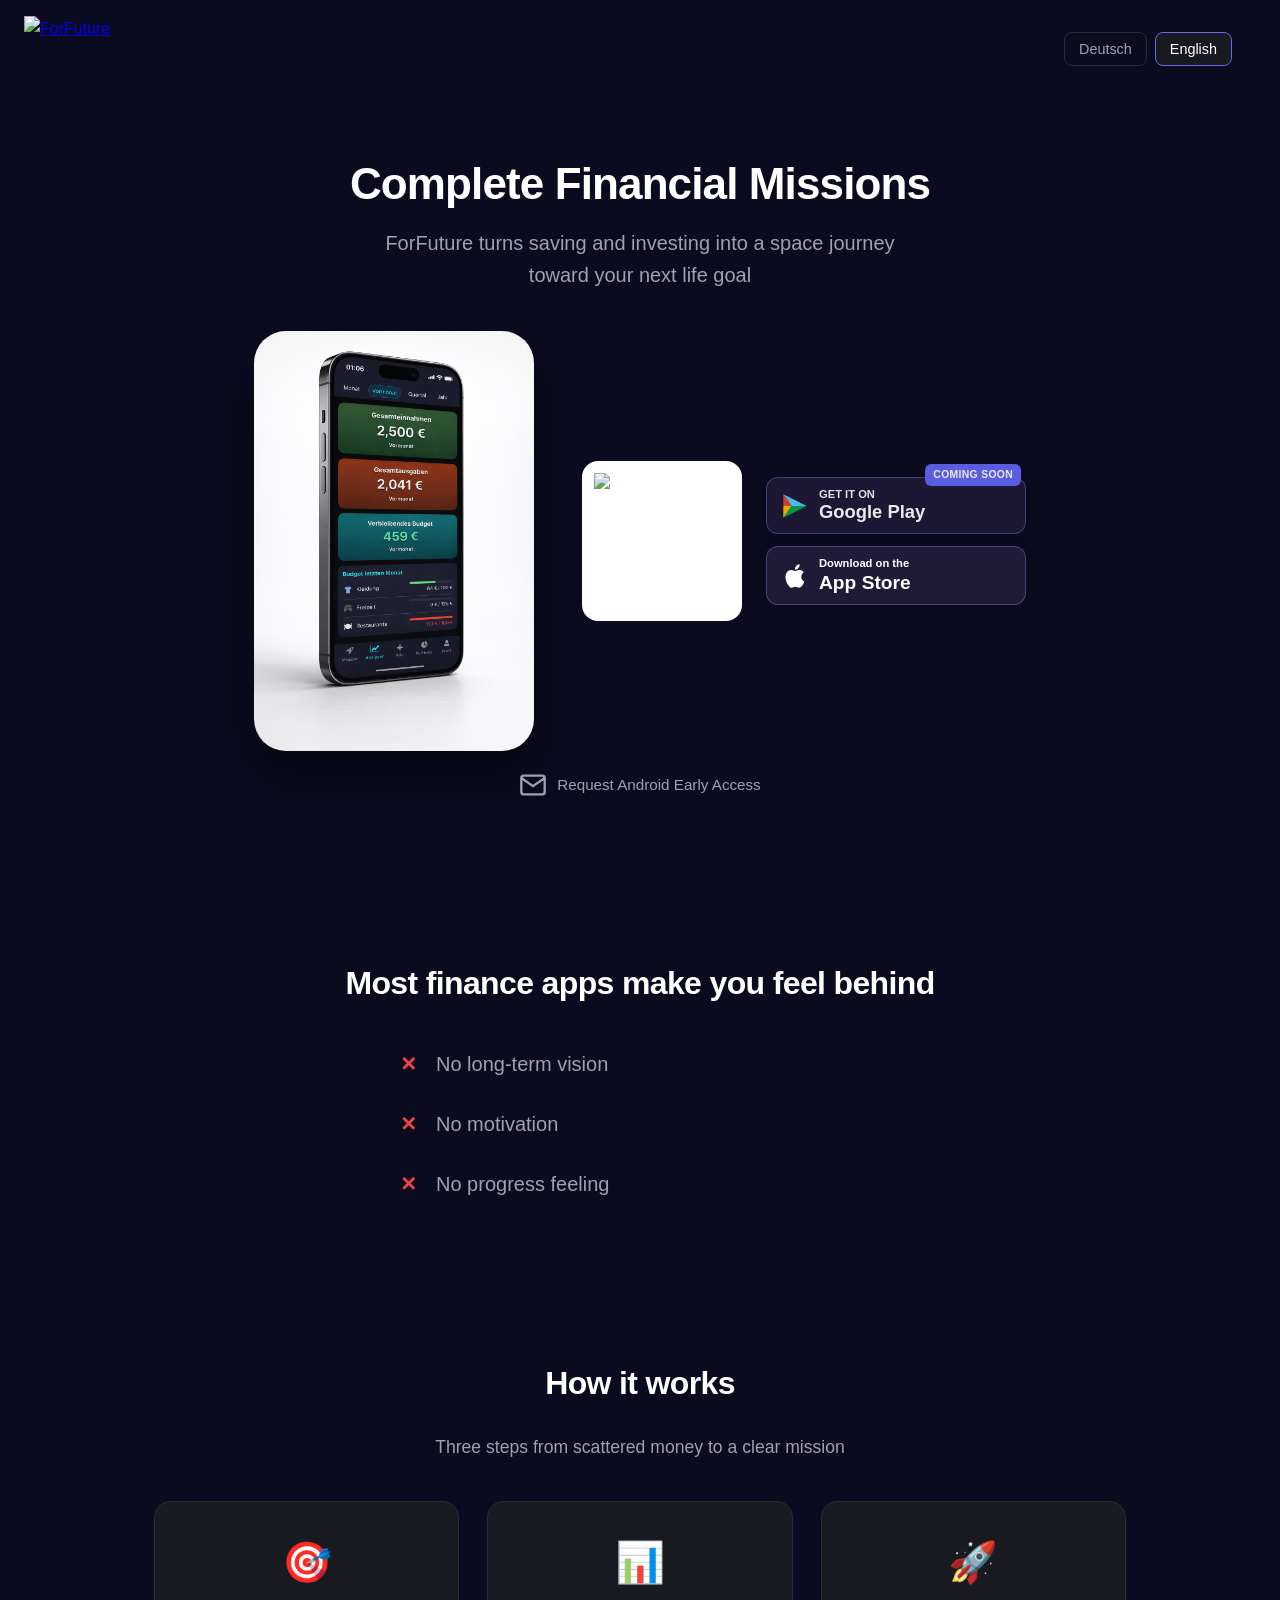
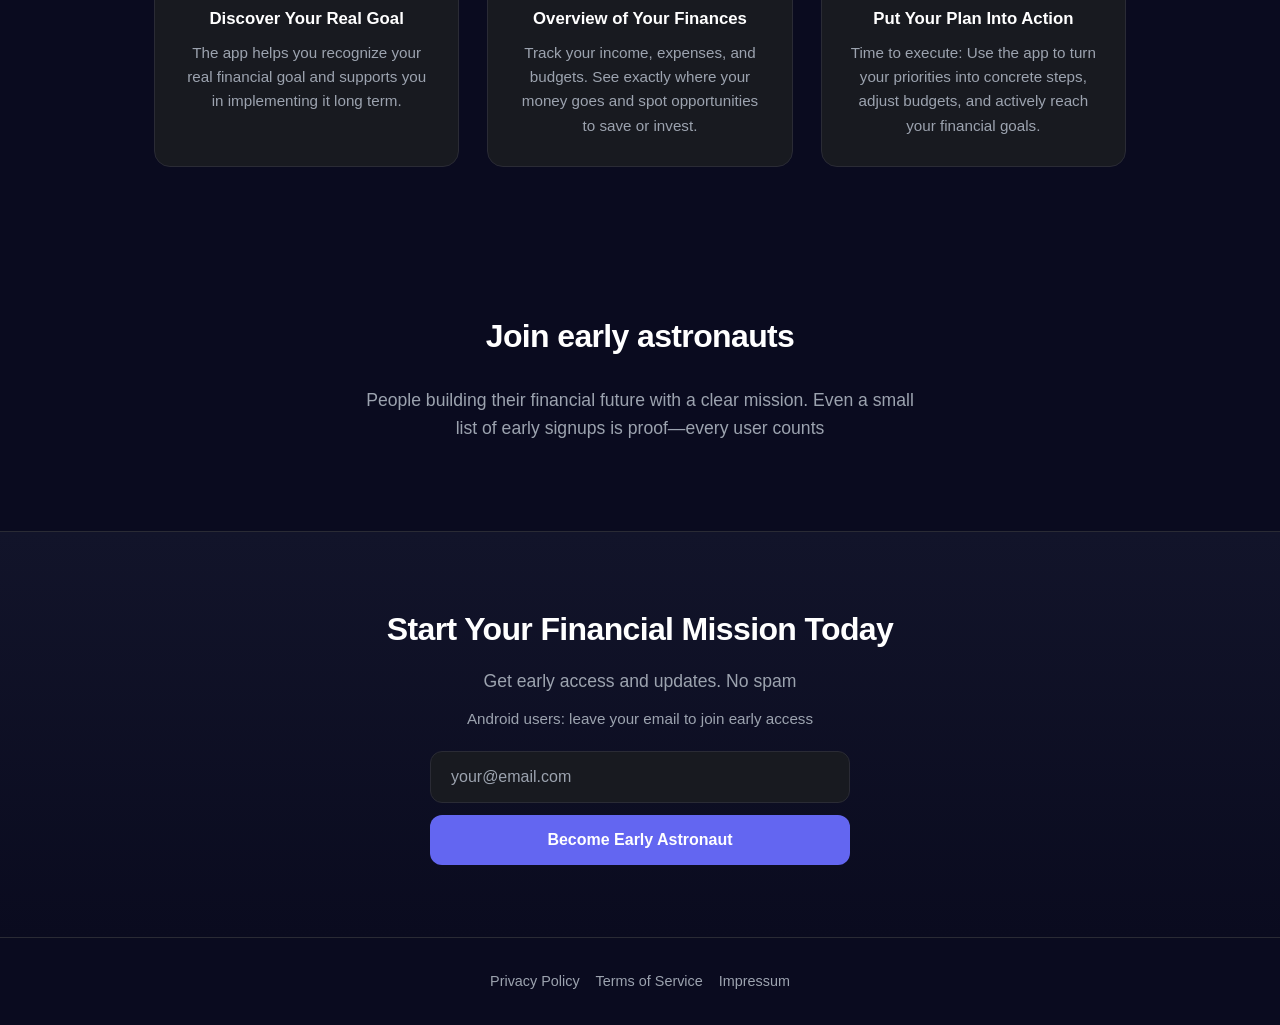
==== public/index.html @ a77dac00 "Update index.html" ====
<!DOCTYPE html>
<html lang="en">
<head>
    <meta charset="UTF-8">
    <meta http-equiv="Cache-Control" content="no-cache, no-store, must-revalidate">
    <meta http-equiv="Pragma" content="no-cache">
    <meta http-equiv="Expires" content="0">
    <script>
      (function(){
        var h = window.location.hash;
        if (h && h.indexOf('access_token=') !== -1 && h.indexOf('type=recovery') !== -1) {
          window.location.replace('/password-reset-web.html' + h);
          return;
        }
      })();
    </script>
    <!-- FORFUTURE-RESET-REDIRECT: if you see this in View Source at forfuture.app, the correct index.html is deployed -->
    <meta name="viewport" content="width=device-width, initial-scale=1.0">
    <meta name="description" content="ForFuture – Complete financial missions. Not just track expenses. Turn saving and investing into a space journey toward your next life goal.">
    <meta name="theme-color" content="#0A0B1F">
    <title>ForFuture – Complete Financial Missions</title>
    <link rel="canonical" href="https://forfuture.app/">
    <link rel="shortcut icon" href="https://forfuture.app/images/app-icon.png" type="image/png">
    <link rel="icon" href="https://forfuture.app/images/app-icon.png" type="image/png" sizes="32x32">
    <link rel="icon" href="https://forfuture.app/images/app-icon.png" type="image/png" sizes="180x180">
    <link rel="apple-touch-icon" href="https://forfuture.app/images/app-icon.png">
    <style>
        *, *::before, *::after { margin: 0; padding: 0; box-sizing: border-box; }
        
        :root {
            --bg: #0A0B1F;
            --surface: #12142a;
            --card: #181A20;
            --border: #2a2b35;
            --text: #FFFFFF;
            --muted: #9ca3af;
            --accent: #6366f1;
            --accent-glow: rgba(99, 102, 241, 0.35);
        }
        
        html { scroll-behavior: smooth; overflow-x: hidden; }
        
        body {
            font-family: -apple-system, BlinkMacSystemFont, 'Segoe UI', Roboto, Oxygen, Ubuntu, sans-serif;
            background: var(--bg);
            color: var(--text);
            line-height: 1.6;
            min-height: 100vh;
            overflow-x: hidden;
        }
        
        /* Milky Way background – milkyway_doubled2.png, continuous vertical scroll; overflow to avoid left-edge artefact */
        .milkyway-bg {
            position: fixed;
            top: 0;
            left: 0;
            right: 0;
            bottom: 0;
            width: 100%;
            min-width: 100vw;
            z-index: 0;
            overflow: hidden;
            pointer-events: none;
        }
        .milkyway-track {
            position: absolute;
            left: -1px;
            width: calc(100% + 2px);
            height: 300vh;
            will-change: transform;
        }
        .milkyway-tile {
            position: absolute;
            left: -1px;
            width: calc(100% + 2px);
            height: 100vh;
            background-color: var(--bg);
            background-image: url("images/milkyway_doubled2.png");
            background-size: cover;
            background-position: center;
        }
        .milkyway-tile:nth-child(1) { top: 0; }
        .milkyway-tile:nth-child(2) { top: 100vh; }
        .milkyway-tile:nth-child(3) { top: 200vh; }
        
        .wrap {
            position: relative;
            z-index: 2;
            max-width: 900px;
            margin: 0 auto;
            padding: 0 24px;
        }
        .how-it-works .wrap { max-width: 1020px; }
        
        /* Language switcher */
        .lang-bar {
            position: relative;
            z-index: 2;
            display: flex;
            justify-content: flex-end;
            padding: 16px 24px;
            gap: 8px;
        }
        .lang-bar button {
            background: transparent;
            border: 1px solid var(--border);
            color: var(--muted);
            padding: 8px 14px;
            border-radius: 8px;
            font-size: 0.9rem;
            cursor: pointer;
            transition: color 0.2s, border-color 0.2s, background 0.2s;
        }
        .lang-bar button:hover {
            color: var(--text);
            border-color: var(--muted);
        }
        .lang-bar button.active {
            background: var(--card);
            color: var(--text);
            border-color: var(--accent);
        }
        
        /* Brand: logo left, language switcher right */
        .site-header {
            position: relative;
            z-index: 2;
            display: flex;
            align-items: flex-start;
            justify-content: space-between;
            flex-wrap: wrap;
            gap: 16px;
            padding: 16px 24px;
        }
        .header-left {
            display: flex;
            flex-direction: column;
            align-items: flex-start;
            gap: 12px;
        }
        .brand-logo {
            display: block;
            height: 32px;
            width: auto;
        }
        .brand-logo img {
            height: 100%;
            width: auto;
            display: block;
        }
        /* Content by language */
        [data-lang="de"] { display: none; }
        [data-lang="en"] { display: block; }
        body.lang-de [data-lang="en"] { display: none; }
        body.lang-de [data-lang="de"] { display: block; }
        
        /* ----- Hero ----- */
        .hero {
            min-height: 85vh;
            display: flex;
            flex-direction: column;
            justify-content: center;
            align-items: center;
            text-align: center;
            padding: 60px 0 80px;
        }
        
        .hero h1 {
            font-size: clamp(1.75rem, 5vw, 2.75rem);
            font-weight: 700;
            line-height: 1.2;
            margin-bottom: 16px;
            letter-spacing: -0.02em;
        }
        
        .hero .subheadline {
            font-size: clamp(1rem, 2.5vw, 1.25rem);
            color: var(--muted);
            max-width: 520px;
            margin-left: auto;
            margin-right: auto;
            margin-bottom: 40px;
            text-align: center;
        }
        
        .cta-row {
            display: flex;
            flex-wrap: wrap;
            gap: 16px;
            justify-content: center;
            align-items: stretch;
        }
        
        /* Layout: phone (left), QR + buttons (right), symmetrically centered */
        .cta-block {
            display: flex;
            flex-wrap: wrap;
            align-items: center;
            justify-content: center;
            gap: 48px;
            margin-top: 24px;
        }
        .cta-phone {
            flex-shrink: 0;
            display: flex;
            align-items: center;
            justify-content: center;
        }
        .cta-phone img {
            display: block;
            max-height: 420px;
            width: auto;
            height: auto;
            border-radius: 32px;
            box-shadow: 0 24px 48px rgba(0,0,0,0.4);
        }
        .cta-downloads {
            display: flex;
            flex-direction: row;
            flex-wrap: wrap;
            align-items: center;
            justify-content: center;
            gap: 24px;
        }
        .cta-qr {
            flex-shrink: 0;
            position: relative;
            width: 160px;
            height: 160px;
            background: #fff;
            border-radius: 16px;
            padding: 12px;
            box-sizing: border-box;
        }
        .cta-qr img {
            width: 100%;
            height: 100%;
            object-fit: contain;
            display: block;
        }
        .cta-buttons {
            display: flex;
            flex-direction: column;
            gap: 12px;
            align-items: stretch;
            min-width: 260px;
        }
        .cta-buttons .btn-store-gplay,
        .cta-buttons .btn-appstore {
            width: 100%;
            min-width: 0;
            justify-content: flex-start;
        }
        .cta-downloads .cta-buttons {
            align-items: stretch;
        }
        .cta-early {
            margin-top: 20px;
            margin-bottom: 0;
        }
        .link-early {
            color: var(--muted);
            text-decoration: none;
            font-size: 0.95rem;
        }
        .link-early:hover { color: var(--text); }
        .link-early-with-icon {
            display: inline-flex;
            align-items: center;
            gap: 10px;
        }
        .link-early-icon {
            display: inline-flex;
            align-items: center;
            justify-content: center;
            width: 28px;
            height: 28px;
            flex-shrink: 0;
        }
        .link-early-icon svg {
            width: 100%;
            height: 100%;
            color: var(--muted);
        }
        .link-early:hover .link-early-icon svg { color: var(--text); }
        
        .btn {
            display: inline-flex;
            align-items: center;
            justify-content: center;
            gap: 10px;
            padding: 14px 24px;
            border-radius: 12px;
            font-size: 1rem;
            font-weight: 600;
            text-decoration: none;
            transition: transform 0.2s, box-shadow 0.2s;
            border: none;
            cursor: pointer;
            min-height: 52px;
            box-sizing: border-box;
        }
        
        .btn:hover { transform: translateY(-2px); }
        
        .btn-primary {
            background: var(--accent);
            color: white;
            box-shadow: 0 4px 20px var(--accent-glow);
        }
        
        .btn-primary:hover { box-shadow: 0 6px 28px var(--accent-glow); }
        
        /* App Store badge – same brightness as Google Play button */
        .btn-appstore {
            display: inline-flex;
            align-items: center;
            gap: 10px;
            padding: 10px 18px 10px 14px;
            min-height: 52px;
            background: #1f1a36;
            color: #fff;
            border: 1px solid rgba(148, 130, 220, 0.4);
            border-radius: 12px;
            text-decoration: none;
            transition: transform 0.2s, opacity 0.2s;
            box-sizing: border-box;
            box-shadow: 0 2px 10px rgba(0,0,0,0.2);
        }
        .btn-appstore:hover { transform: translateY(-2px); opacity: 0.95; }
        .btn-appstore .apple-logo {
            width: 28px;
            height: 28px;
            flex-shrink: 0;
            display: block;
        }
        .btn-appstore .apple-logo path {
            fill: #fff;
        }
        .btn-appstore .appstore-text {
            display: flex;
            flex-direction: column;
            align-items: flex-start;
            line-height: 1.2;
        }
        .btn-appstore .appstore-small {
            font-size: 0.7rem;
        }
        .btn-appstore .appstore-title {
            font-size: 1.2rem;
            font-weight: 600;
        }
        
        .btn-secondary {
            background: var(--card);
            color: var(--text);
            border: 1px solid var(--border);
            box-shadow: 0 2px 8px rgba(0,0,0,0.2);
        }
        
        .btn-secondary:hover { border-color: var(--muted); background: var(--surface); }
        
        /* Google Play store-style button (coming soon) – ref: dark purplish, light border */
        .btn-store-gplay {
            background: #1f1a36;
            color: #fff;
            border: 1px solid rgba(148, 130, 220, 0.4);
            display: inline-flex;
            align-items: center;
            gap: 10px;
            padding: 10px 18px 10px 14px;
            border-radius: 12px;
            font-family: inherit;
            min-height: 52px;
            box-sizing: border-box;
            box-shadow: 0 2px 10px rgba(0,0,0,0.2);
        }
        .btn-store-gplay .gplay-icon {
            width: 28px;
            height: 28px;
            flex-shrink: 0;
            display: block;
            transform: rotate(180deg);
        }
        .btn-store-gplay .gplay-text {
            display: flex;
            flex-direction: column;
            align-items: flex-start;
            line-height: 1.2;
        }
        .btn-store-gplay .gplay-small {
            font-size: 0.7rem;
            opacity: 0.95;
        }
        .btn-store-gplay .gplay-title {
            font-size: 1.15rem;
            font-weight: 600;
        }
        .btn-coming-soon {
            cursor: default;
            opacity: 0.92;
            position: relative;
        }
        .btn-coming-soon:hover { transform: none; }
        .btn-coming-soon .coming-soon-badge {
            position: absolute;
            top: -14px;
            right: 4px;
            background: var(--accent);
            color: white;
            font-size: 0.65rem;
            font-weight: 700;
            padding: 3px 8px;
            border-radius: 6px;
            text-transform: uppercase;
            letter-spacing: 0.03em;
        }
        
        /* ----- Section common ----- */
        section {
            padding: 72px 0;
        }
        
        section h2 {
            font-size: clamp(1.5rem, 4vw, 2rem);
            font-weight: 700;
            text-align: center;
            margin-bottom: 24px;
            letter-spacing: -0.02em;
        }
        
        section .lead {
            text-align: center;
            color: var(--muted);
            max-width: 560px;
            margin: 0 auto 40px;
            font-size: 1.1rem;
        }
        
        /* ----- Problem ----- */
        .problem ul {
            list-style: none;
            max-width: 480px;
            margin: 0 auto;
        }
        
        .problem li {
            padding: 14px 0;
            padding-left: 36px;
            position: relative;
            color: var(--muted);
            font-size: clamp(1rem, 2.5vw, 1.25rem);
        }
        
        .problem li::before {
            content: "✕";
            position: absolute;
            left: 0;
            color: #ef4444;
            font-weight: bold;
        }
        
        .problem .then {
            text-align: center;
            margin-top: 32px;
            font-size: 1.15rem;
            font-weight: 600;
            color: var(--text);
        }
        
        /* ----- How it works (3 steps) ----- */
        .steps {
            display: grid;
            grid-template-columns: repeat(3, 1fr);
            gap: 28px;
            margin-top: 40px;
        }
        
        .step {
            background: var(--card);
            border: 1px solid var(--border);
            border-radius: 16px;
            padding: 28px;
            text-align: center;
        }
        
        .step .icon {
            font-size: 2.5rem;
            margin-bottom: 12px;
        }
        
        .step h3 {
            font-size: 1.05rem;
            margin-bottom: 8px;
            white-space: nowrap;
        }
        
        .step p {
            color: var(--muted);
            font-size: 0.95rem;
        }
        
        .step-cta .step-button {
            margin-top: 16px;
            display: inline-flex;
        }
        .step-cta .btn-appstore .apple-logo { width: 22px; height: 22px; }
        .step-cta .btn-appstore .appstore-title { font-size: 1rem; }
        .step-cta .btn-appstore .appstore-small { font-size: 0.65rem; }
        .step-cta .btn-appstore { padding: 8px 14px 8px 12px; min-height: 44px; }
        
        /* ----- Social proof ----- */
        .social-proof .lead {
            margin-bottom: 16px;
        }
        
        /* ----- Final CTA ----- */
        .final-cta {
            background: linear-gradient(180deg, var(--surface) 0%, var(--bg) 100%);
            border-top: 1px solid var(--border);
        }
        
        .final-cta h2 { margin-bottom: 12px; }
        
        .final-cta .lead { margin-bottom: 12px; }
        
        .final-cta .android-note {
            text-align: center;
            color: var(--muted);
            font-size: 0.95rem;
            margin-bottom: 20px;
        }
        
        .signup-form {
            max-width: 420px;
            margin: 0 auto;
            display: flex;
            flex-direction: column;
            gap: 12px;
        }
        
        .signup-form input[type="email"] {
            width: 100%;
            padding: 16px 20px;
            border-radius: 12px;
            border: 1px solid var(--border);
            background: var(--card);
            color: var(--text);
            font-size: 1rem;
        }
        
        .signup-form input[type="email"]::placeholder {
            color: var(--muted);
        }
        
        .signup-form input[type="email"]:focus {
            outline: none;
            border-color: var(--accent);
            box-shadow: 0 0 0 3px var(--accent-glow);
        }
        
        .signup-form button {
            width: 100%;
            padding: 16px 24px;
            border-radius: 12px;
            border: none;
            background: var(--accent);
            color: white;
            font-size: 1rem;
            font-weight: 600;
            cursor: pointer;
            transition: transform 0.2s, box-shadow 0.2s;
        }
        
        .signup-form button:hover {
            transform: translateY(-2px);
            box-shadow: 0 6px 28px var(--accent-glow);
        }
        
        /* Footer */
        footer {
            padding: 32px 24px;
            text-align: center;
            color: var(--muted);
            font-size: 0.9rem;
            border-top: 1px solid var(--border);
        }
        footer .wrap {
            display: flex;
            flex-wrap: wrap;
            justify-content: center;
            align-items: center;
            gap: 0 1rem;
        }
        footer a {
            color: var(--muted);
            text-decoration: none;
        }
        footer a:hover { color: var(--text); }
        
        @media (max-width: 640px) {
            .hero { min-height: 80vh; padding: 40px 0 60px; }
            section { padding: 56px 0; }
            .steps { grid-template-columns: 1fr; }
            .step h3 { white-space: normal; }
            .cta-block { flex-direction: column; gap: 32px; }
            .cta-phone img { max-height: 320px; }
            .cta-downloads { flex-direction: column; }
            .cta-buttons { align-items: center; width: 100%; }
            .cta-buttons .btn { width: 100%; max-width: 260px; justify-content: flex-start; }
        }
    </style>
</head>
<body>
    <script>
      (function(){
        var h = window.location.hash;
        if (h && h.indexOf('access_token=') !== -1 && h.indexOf('type=recovery') !== -1) {
          window.location.replace('/password-reset-web.html' + h);
        }
      })();
    </script>
    <div class="milkyway-bg" aria-hidden="true">
        <div class="milkyway-track">
            <div class="milkyway-tile"></div>
            <div class="milkyway-tile"></div>
            <div class="milkyway-tile"></div>
        </div>
    </div>
    
    <header class="site-header">
        <div class="header-left">
            <a href="/" class="brand-logo" aria-label="ForFuture home">
                <img src="images/logo_bg.png" alt="ForFuture" width="160" height="32">
            </a>
        </div>
        <nav class="lang-bar" aria-label="Language">
            <button type="button" id="lang-de" aria-pressed="false">Deutsch</button>
            <button type="button" id="lang-en" class="active" aria-pressed="true">English</button>
        </nav>
    </header>
    
    <main>
        <!-- 1. HERO -->
        <section class="hero">
            <div class="wrap">
                <h1 data-lang="en">Complete Financial Missions</h1>
                <h1 data-lang="de">Finanz-Missionen erfüllen</h1>
                <p class="subheadline" data-lang="en">ForFuture turns saving and investing into a space journey toward your next life goal</p>
                <p class="subheadline" data-lang="de">ForFuture macht Sparen und Investieren zur Weltraumreise zu deinem nächsten Lebensziel</p>
                <div class="cta-block">
                    <div class="cta-phone">
                        <img src="/images/phone-app.png" alt="ForFuture app – income, expenses and budget overview" width="240" height="480">
                    </div>
                    <div class="cta-downloads">
                    <div class="cta-qr" aria-label="QR code: App Store">
                        <img src="https://api.qrserver.com/v1/create-qr-code/?size=200x200&amp;data=https%3A%2F%2Fapps.apple.com%2Fapp%2Fforfuture%2Fid6757244689" alt="QR code: scan to open ForFuture on App Store" width="136" height="136">
                    </div>
                    <div class="cta-buttons">
                        <span class="btn btn-store-gplay btn-coming-soon" aria-label="Google Play – Coming soon">
                            <svg class="gplay-icon" viewBox="0 0 24 24" aria-hidden="true" xmlns="http://www.w3.org/2000/svg">
                                <path fill="#00A651" d="M2 12L15 12 22 2 2 12z"/>
                                <path fill="#5AC8FA" d="M2 12L15 12 22 22 2 12z"/>
                                <path fill="#EA4335" d="M15 12L22 12 22 22 15 12z"/>
                                <path fill="#FBBC04" d="M15 12L22 2 22 12 15 12z"/>
                            </svg>
                            <span class="gplay-text">
                                <span class="gplay-small"><span data-lang="en">GET IT ON</span><span data-lang="de">JETZT BEI</span></span>
                                <span class="gplay-title">Google Play</span>
                            </span>
                            <span class="coming-soon-badge"><span data-lang="en">Coming soon</span><span data-lang="de">Demnächst</span></span>
                        </span>
                        <a href="https://apps.apple.com/app/forfuture/id6757244689" class="btn btn-appstore" aria-label="Download on the App Store">
                            <svg class="apple-logo" viewBox="0 0 24 24" aria-hidden="true" xmlns="http://www.w3.org/2000/svg" shape-rendering="geometricPrecision"><path fill="#ffffff" d="M18.71 19.5c-.83 1.24-1.71 2.45-3.05 2.47-1.34.03-1.77-.79-3.29-.79-1.53 0-2 .77-3.27.82-1.31.05-2.3-1.32-3.14-2.53C4.25 17 2.94 12.45 4.7 9.39c.87-1.52 2.43-2.48 4.12-2.51 1.28-.02 2.5.87 3.29.87.78 0 2.26-1.07 3.81-.91.65.03 2.47.26 3.64 1.98-.09.06-2.17 1.28-2.15 3.81.03 3.02 2.65 4.03 2.68 4.04-.03.07-.42 1.44-1.38 2.83M13 3.5c.73-.83 1.94-1.46 2.94-1.5.13 1.17-.34 2.35-1.04 3.19-.69.85-1.83 1.51-2.95 1.42-.15-1.15.41-2.35 1.05-3.11z"/></svg>
                            <span class="appstore-text">
                                <span class="appstore-small"><span data-lang="en">Download on the</span><span data-lang="de">Laden im</span></span>
                                <span class="appstore-title"><span data-lang="en">App Store</span><span data-lang="de">App Store</span></span>
                            </span>
                        </a>
                    </div>
                    </div>
                </div>
                <p class="cta-early"><a href="#early-access" class="link-early link-early-with-icon"><span class="link-early-icon" aria-hidden="true"><svg viewBox="0 0 24 24" fill="none" stroke="currentColor" stroke-width="2"><path d="M4 4h16c1.1 0 2 .9 2 2v12c0 1.1-.9 2-2 2H4c-1.1 0-2-.9-2-2V6c0-1.1.9-2 2-2z"/><polyline points="22,6 12,13 2,6"/></svg></span><span data-lang="en">Request Android Early Access</span><span data-lang="de">Android Early Access anfordern</span></a></p>
                </div>
            </div>
        </section>
        
        <!-- 2. PROBLEM -->
        <section class="problem">
            <div class="wrap">
                <h2 data-lang="en">Most finance apps make you feel behind</h2>
                <h2 data-lang="de">Die meisten Finanz-Apps lassen dich zurück</h2>
                <ul>
                    <li data-lang="en">No long-term vision</li>
                    <li data-lang="de">Keine langfristige Vision</li>
                    <li data-lang="en">No motivation</li>
                    <li data-lang="de">Keine Motivation</li>
                    <li data-lang="en">No progress feeling</li>
                    <li data-lang="de">Kein Fortschrittsgefühl</li>
                </ul>
            </div>
        </section>
        
        <!-- 3. HOW IT WORKS (3 steps – no Lumars; goal identification as differentiator) -->
        <section class="how-it-works">
            <div class="wrap">
                <h2 data-lang="en">How it works</h2>
                <h2 data-lang="de">So funktioniert es</h2>
                <p class="lead" data-lang="en">Three steps from scattered money to a clear mission</p>
                <p class="lead" data-lang="de">Drei Schritte von verstreutem Geld zu einer klaren Mission</p>
                <div class="steps">
                    <div class="step">
                        <div class="icon">🎯</div>
                        <h3 data-lang="en">Discover Your Real Goal</h3>
                        <h3 data-lang="de">Entdecke dein echtes Ziel</h3>
                        <p data-lang="en">The app helps you recognize your real financial goal and supports you in implementing it long term.</p>
                        <p data-lang="de">Die App hilft dir, dein echtes finanzielles Ziel zu erkennen und unterstützt dich dabei, es langfristig umzusetzen.</p>
                    </div>
                    <div class="step">
                        <div class="icon">📊</div>
                        <h3 data-lang="en">Overview of Your Finances</h3>
                        <h3 data-lang="de">Überblick über deine Finanzen</h3>
                        <p data-lang="en">Track your income, expenses, and budgets. See exactly where your money goes and spot opportunities to save or invest.</p>
                        <p data-lang="de">Erfasse deine Einnahmen, Ausgaben und Budgets. Sieh genau, wohin dein Geld fließt und erkenne Chancen zum Sparen oder Investieren.</p>
                    </div>
                    <div class="step step-cta">
                        <div class="icon">🚀</div>
                        <h3 data-lang="en">Put Your Plan Into Action</h3>
                        <h3 data-lang="de">Setze deinen Plan um</h3>
                        <p data-lang="en">Time to execute: Use the app to turn your priorities into concrete steps, adjust budgets, and actively reach your financial goals.</p>
                        <p data-lang="de">Nutze die App, um deine Prioritäten in konkrete Schritte zu verwandeln, Budgets anzupassen und deine finanziellen Ziele aktiv zu erreichen.</p>
                    </div>
                </div>
            </div>
        </section>
        
        <!-- 4. SOCIAL PROOF -->
        <section class="social-proof">
            <div class="wrap">
                <h2 data-lang="en">Join early astronauts</h2>
                <h2 data-lang="de">Werde früher Astronaut</h2>
                <p class="lead" data-lang="en">People building their financial future with a clear mission. Even a small list of early signups is proof—every user counts</p>
                <p class="lead" data-lang="de">Menschen, die ihre finanzielle Zukunft mit einer klaren Mission aufbauen. Jeder Nutzer zählt</p>
            </div>
        </section>
        
        <!-- 5. FINAL CTA (email for Android early access) -->
        <section class="final-cta" id="early-access">
            <div class="wrap">
                <h2 data-lang="en">Start Your Financial Mission Today</h2>
                <h2 data-lang="de">Starte heute deine Finanz-Mission</h2>
                <p class="lead" data-lang="en">Get early access and updates. No spam</p>
                <p class="lead" data-lang="de">Early Access und Updates. Kein Spam</p>
                <p class="android-note" data-lang="en">Android users: leave your email to join early access</p>
                <p class="android-note" data-lang="de">Android-Nutzer: E-Mail eintragen für Early Access</p>
                <form class="signup-form" action="https://formspree.io/f/maqdajge" method="POST" aria-label="Email signup for Android early access">
                    <input type="email" name="email" placeholder="your@email.com" required aria-label="Your email">
                    <button type="submit"><span data-lang="en">Become Early Astronaut</span><span data-lang="de">Früher Astronaut werden</span></button>
                </form>
            </div>
        </section>
    </main>
    
    <footer>
        <div class="wrap">
            <a href="https://forfuture.app/privacy-policy.html"><span data-lang="en">Privacy Policy</span><span data-lang="de">Datenschutz</span></a>
            <a href="https://forfuture.app/terms-of-service.html"><span data-lang="en">Terms of Service</span><span data-lang="de">Nutzungsbedingungen</span></a>
            <a href="https://forfuture.app/impressum.html">Impressum</a>
        </div>
    </footer>
    
    <script>
        (function() {
            var storageKey = 'forfuture-lang';
            var lang = localStorage.getItem(storageKey) || (navigator.language && navigator.language.toLowerCase().startsWith('de') ? 'de' : 'en');
            
            function setLang(l) {
                lang = l;
                document.body.classList.toggle('lang-de', l === 'de');
                document.body.classList.toggle('lang-en', l === 'en');
                document.documentElement.lang = l === 'de' ? 'de' : 'en';
                document.getElementById('lang-de').setAttribute('aria-pressed', l === 'de' ? 'true' : 'false');
                document.getElementById('lang-en').setAttribute('aria-pressed', l === 'en' ? 'true' : 'false');
                document.querySelector('.lang-bar .active') && document.querySelector('.lang-bar .active').classList.remove('active');
                document.getElementById('lang-' + l).classList.add('active');
                localStorage.setItem(storageKey, l);
            }
            
            document.getElementById('lang-de').addEventListener('click', function() { setLang('de'); });
            document.getElementById('lang-en').addEventListener('click', function() { setLang('en'); });
            setLang(lang);
        })();
        (function() {
            var track = document.querySelector('.milkyway-track');
            if (!track) return;
            var factor = 3;
            function updateParallax() {
                var y = -window.scrollY * factor;
                track.style.transform = 'translateY(' + y + 'px)';
            }
            window.addEventListener('scroll', function() { requestAnimationFrame(updateParallax); }, { passive: true });
            updateParallax();
        })();
    </script>
</body>
</html>
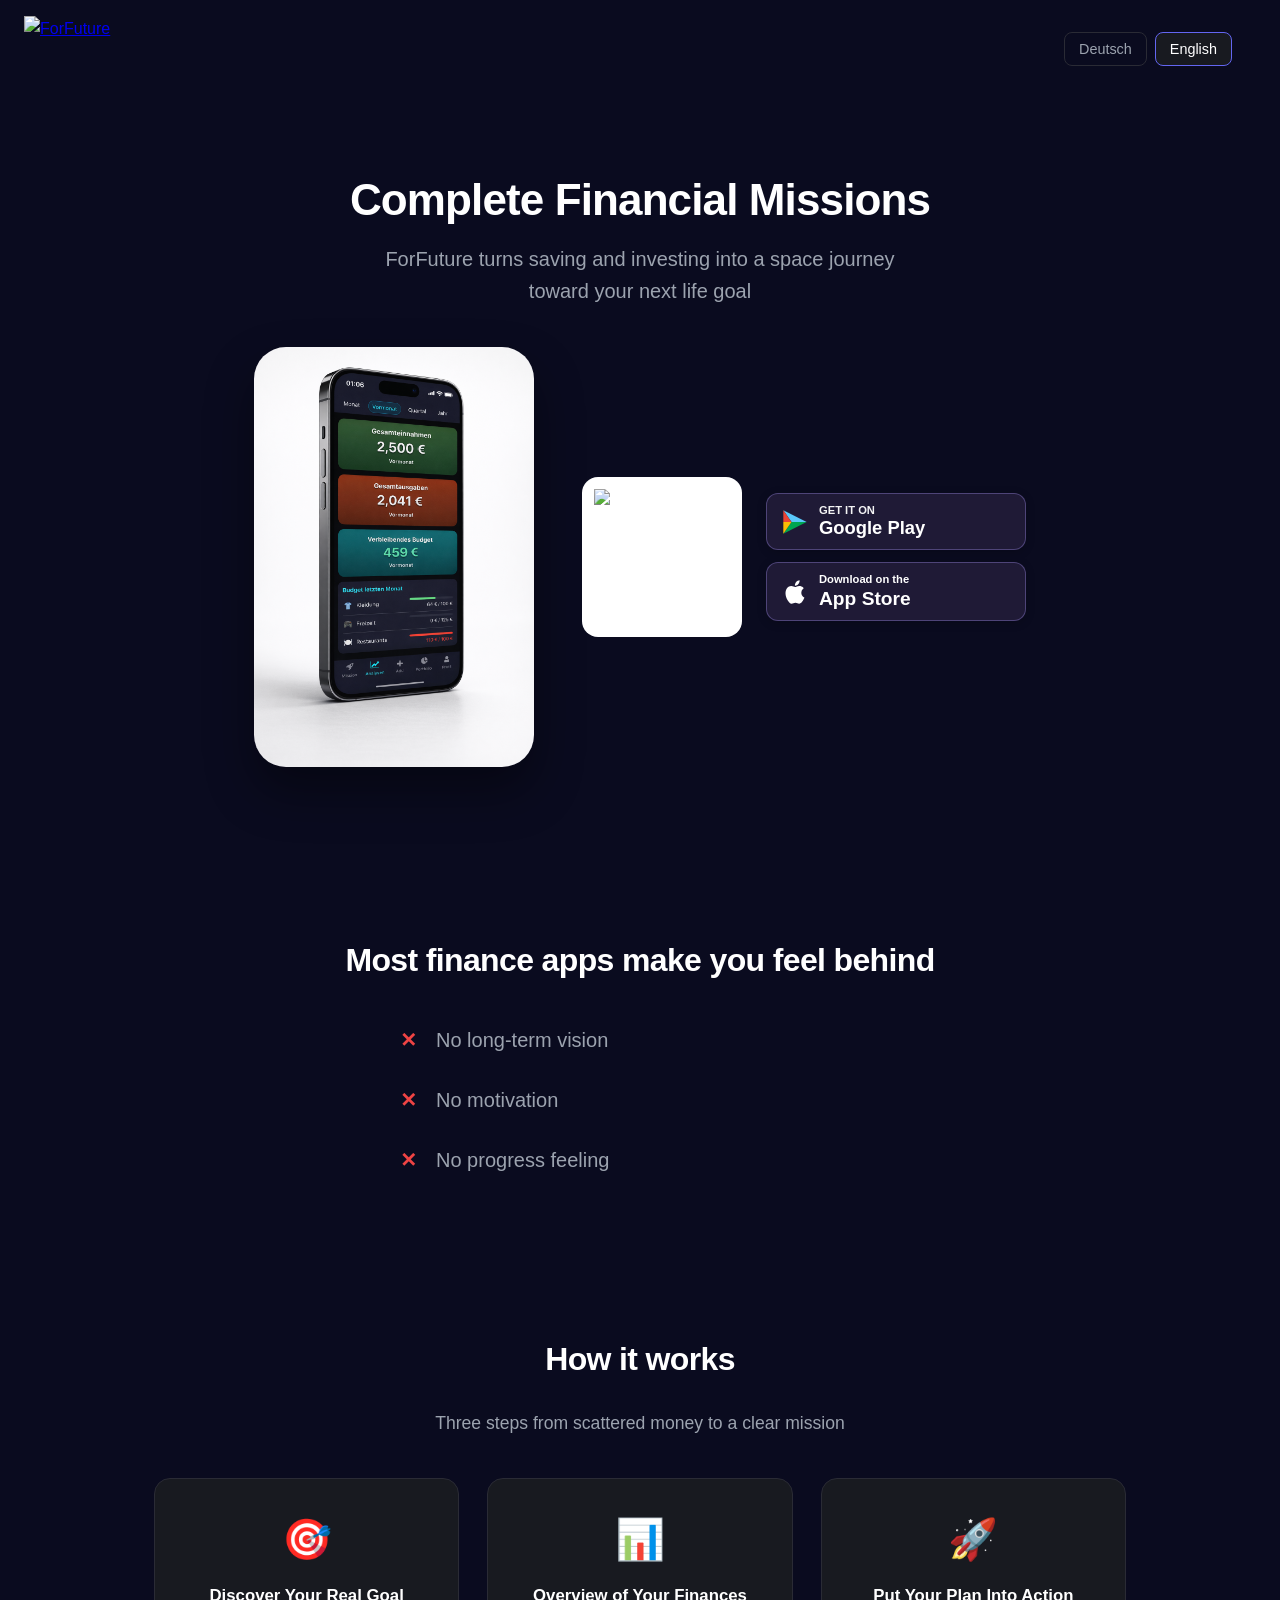
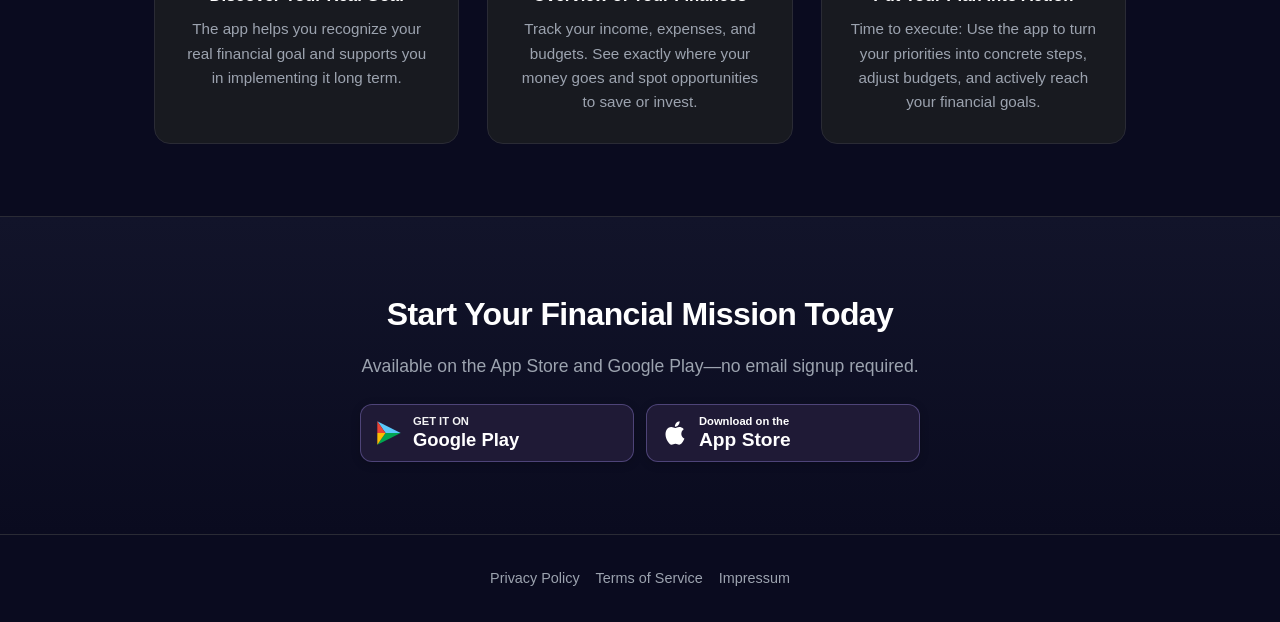
==== commit 77861a58: "Update index.html" ====
--- a/public/index.html
+++ b/public/index.html
@@ -254,36 +254,6 @@
         .cta-downloads .cta-buttons {
             align-items: stretch;
         }
-        .cta-early {
-            margin-top: 20px;
-            margin-bottom: 0;
-        }
-        .link-early {
-            color: var(--muted);
-            text-decoration: none;
-            font-size: 0.95rem;
-        }
-        .link-early:hover { color: var(--text); }
-        .link-early-with-icon {
-            display: inline-flex;
-            align-items: center;
-            gap: 10px;
-        }
-        .link-early-icon {
-            display: inline-flex;
-            align-items: center;
-            justify-content: center;
-            width: 28px;
-            height: 28px;
-            flex-shrink: 0;
-        }
-        .link-early-icon svg {
-            width: 100%;
-            height: 100%;
-            color: var(--muted);
-        }
-        .link-early:hover .link-early-icon svg { color: var(--text); }
-        
         .btn {
             display: inline-flex;
             align-items: center;
@@ -360,7 +330,7 @@
         
         .btn-secondary:hover { border-color: var(--muted); background: var(--surface); }
         
-        /* Google Play store-style button (coming soon) – ref: dark purplish, light border */
+        /* Google Play store-style button */
         .btn-store-gplay {
             background: #1f1a36;
             color: #fff;
@@ -374,6 +344,13 @@
             min-height: 52px;
             box-sizing: border-box;
             box-shadow: 0 2px 10px rgba(0,0,0,0.2);
+            text-decoration: none;
+            cursor: pointer;
+            transition: transform 0.2s, opacity 0.2s;
+        }
+        a.btn-store-gplay:hover {
+            transform: translateY(-2px);
+            opacity: 0.95;
         }
         .btn-store-gplay .gplay-icon {
             width: 28px;
@@ -396,26 +373,6 @@
             font-size: 1.15rem;
             font-weight: 600;
         }
-        .btn-coming-soon {
-            cursor: default;
-            opacity: 0.92;
-            position: relative;
-        }
-        .btn-coming-soon:hover { transform: none; }
-        .btn-coming-soon .coming-soon-badge {
-            position: absolute;
-            top: -14px;
-            right: 4px;
-            background: var(--accent);
-            color: white;
-            font-size: 0.65rem;
-            font-weight: 700;
-            padding: 3px 8px;
-            border-radius: 6px;
-            text-transform: uppercase;
-            letter-spacing: 0.03em;
-        }
-        
         /* ----- Section common ----- */
         section {
             padding: 72px 0;
@@ -509,12 +466,7 @@
         .step-cta .btn-appstore .appstore-small { font-size: 0.65rem; }
         .step-cta .btn-appstore { padding: 8px 14px 8px 12px; min-height: 44px; }
         
-        /* ----- Social proof ----- */
-        .social-proof .lead {
-            margin-bottom: 16px;
-        }
-        
-        /* ----- Final CTA ----- */
+        /* ----- Final CTA (download) ----- */
         .final-cta {
             background: linear-gradient(180deg, var(--surface) 0%, var(--bg) 100%);
             border-top: 1px solid var(--border);
@@ -522,59 +474,23 @@
         
         .final-cta h2 { margin-bottom: 12px; }
         
-        .final-cta .lead { margin-bottom: 12px; }
-        
-        .final-cta .android-note {
-            text-align: center;
-            color: var(--muted);
-            font-size: 0.95rem;
-            margin-bottom: 20px;
-        }
-        
-        .signup-form {
-            max-width: 420px;
+        .final-cta .lead { margin-bottom: 24px; }
+        
+        .final-cta-store-row {
+            display: flex;
+            flex-wrap: wrap;
+            justify-content: center;
+            align-items: stretch;
+            gap: 12px;
+            max-width: 560px;
             margin: 0 auto;
-            display: flex;
-            flex-direction: column;
-            gap: 12px;
-        }
-        
-        .signup-form input[type="email"] {
-            width: 100%;
-            padding: 16px 20px;
-            border-radius: 12px;
-            border: 1px solid var(--border);
-            background: var(--card);
-            color: var(--text);
-            font-size: 1rem;
-        }
-        
-        .signup-form input[type="email"]::placeholder {
-            color: var(--muted);
-        }
-        
-        .signup-form input[type="email"]:focus {
-            outline: none;
-            border-color: var(--accent);
-            box-shadow: 0 0 0 3px var(--accent-glow);
-        }
-        
-        .signup-form button {
-            width: 100%;
-            padding: 16px 24px;
-            border-radius: 12px;
-            border: none;
-            background: var(--accent);
-            color: white;
-            font-size: 1rem;
-            font-weight: 600;
-            cursor: pointer;
-            transition: transform 0.2s, box-shadow 0.2s;
-        }
-        
-        .signup-form button:hover {
-            transform: translateY(-2px);
-            box-shadow: 0 6px 28px var(--accent-glow);
+        }
+        
+        .final-cta-store-row .btn-store-gplay,
+        .final-cta-store-row .btn-appstore {
+            flex: 1 1 240px;
+            min-width: 0;
+            justify-content: flex-start;
         }
         
         /* Footer */
@@ -657,7 +573,7 @@
                         <img src="https://api.qrserver.com/v1/create-qr-code/?size=200x200&amp;data=https%3A%2F%2Fapps.apple.com%2Fapp%2Fforfuture%2Fid6757244689" alt="QR code: scan to open ForFuture on App Store" width="136" height="136">
                     </div>
                     <div class="cta-buttons">
-                        <span class="btn btn-store-gplay btn-coming-soon" aria-label="Google Play – Coming soon">
+                        <a href="https://play.google.com/store/apps/details?id=com.forfuture" class="btn btn-store-gplay" target="_blank" rel="noopener noreferrer" aria-label="Get ForFuture on Google Play">
                             <svg class="gplay-icon" viewBox="0 0 24 24" aria-hidden="true" xmlns="http://www.w3.org/2000/svg">
                                 <path fill="#00A651" d="M2 12L15 12 22 2 2 12z"/>
                                 <path fill="#5AC8FA" d="M2 12L15 12 22 22 2 12z"/>
@@ -668,8 +584,7 @@
                                 <span class="gplay-small"><span data-lang="en">GET IT ON</span><span data-lang="de">JETZT BEI</span></span>
                                 <span class="gplay-title">Google Play</span>
                             </span>
-                            <span class="coming-soon-badge"><span data-lang="en">Coming soon</span><span data-lang="de">Demnächst</span></span>
-                        </span>
+                        </a>
                         <a href="https://apps.apple.com/app/forfuture/id6757244689" class="btn btn-appstore" aria-label="Download on the App Store">
                             <svg class="apple-logo" viewBox="0 0 24 24" aria-hidden="true" xmlns="http://www.w3.org/2000/svg" shape-rendering="geometricPrecision"><path fill="#ffffff" d="M18.71 19.5c-.83 1.24-1.71 2.45-3.05 2.47-1.34.03-1.77-.79-3.29-.79-1.53 0-2 .77-3.27.82-1.31.05-2.3-1.32-3.14-2.53C4.25 17 2.94 12.45 4.7 9.39c.87-1.52 2.43-2.48 4.12-2.51 1.28-.02 2.5.87 3.29.87.78 0 2.26-1.07 3.81-.91.65.03 2.47.26 3.64 1.98-.09.06-2.17 1.28-2.15 3.81.03 3.02 2.65 4.03 2.68 4.04-.03.07-.42 1.44-1.38 2.83M13 3.5c.73-.83 1.94-1.46 2.94-1.5.13 1.17-.34 2.35-1.04 3.19-.69.85-1.83 1.51-2.95 1.42-.15-1.15.41-2.35 1.05-3.11z"/></svg>
                             <span class="appstore-text">
@@ -679,8 +594,6 @@
                         </a>
                     </div>
                     </div>
-                </div>
-                <p class="cta-early"><a href="#early-access" class="link-early link-early-with-icon"><span class="link-early-icon" aria-hidden="true"><svg viewBox="0 0 24 24" fill="none" stroke="currentColor" stroke-width="2"><path d="M4 4h16c1.1 0 2 .9 2 2v12c0 1.1-.9 2-2 2H4c-1.1 0-2-.9-2-2V6c0-1.1.9-2 2-2z"/><polyline points="22,6 12,13 2,6"/></svg></span><span data-lang="en">Request Android Early Access</span><span data-lang="de">Android Early Access anfordern</span></a></p>
                 </div>
             </div>
         </section>
@@ -734,29 +647,34 @@
             </div>
         </section>
         
-        <!-- 4. SOCIAL PROOF -->
-        <section class="social-proof">
-            <div class="wrap">
-                <h2 data-lang="en">Join early astronauts</h2>
-                <h2 data-lang="de">Werde früher Astronaut</h2>
-                <p class="lead" data-lang="en">People building their financial future with a clear mission. Even a small list of early signups is proof—every user counts</p>
-                <p class="lead" data-lang="de">Menschen, die ihre finanzielle Zukunft mit einer klaren Mission aufbauen. Jeder Nutzer zählt</p>
-            </div>
-        </section>
-        
-        <!-- 5. FINAL CTA (email for Android early access) -->
-        <section class="final-cta" id="early-access">
+        <!-- 4. FINAL CTA (App Store + Google Play) -->
+        <section class="final-cta" id="download">
             <div class="wrap">
                 <h2 data-lang="en">Start Your Financial Mission Today</h2>
                 <h2 data-lang="de">Starte heute deine Finanz-Mission</h2>
-                <p class="lead" data-lang="en">Get early access and updates. No spam</p>
-                <p class="lead" data-lang="de">Early Access und Updates. Kein Spam</p>
-                <p class="android-note" data-lang="en">Android users: leave your email to join early access</p>
-                <p class="android-note" data-lang="de">Android-Nutzer: E-Mail eintragen für Early Access</p>
-                <form class="signup-form" action="https://formspree.io/f/maqdajge" method="POST" aria-label="Email signup for Android early access">
-                    <input type="email" name="email" placeholder="your@email.com" required aria-label="Your email">
-                    <button type="submit"><span data-lang="en">Become Early Astronaut</span><span data-lang="de">Früher Astronaut werden</span></button>
-                </form>
+                <p class="lead" data-lang="en">Available on the App Store and Google Play—no email signup required.</p>
+                <p class="lead" data-lang="de">Im App Store und bei Google Play verfügbar—keine E-Mail-Voranmeldung nötig.</p>
+                <div class="final-cta-store-row">
+                    <a href="https://play.google.com/store/apps/details?id=com.forfuture" class="btn btn-store-gplay" target="_blank" rel="noopener noreferrer" aria-label="Get ForFuture on Google Play">
+                        <svg class="gplay-icon" viewBox="0 0 24 24" aria-hidden="true" xmlns="http://www.w3.org/2000/svg">
+                            <path fill="#00A651" d="M2 12L15 12 22 2 2 12z"/>
+                            <path fill="#5AC8FA" d="M2 12L15 12 22 22 2 12z"/>
+                            <path fill="#EA4335" d="M15 12L22 12 22 22 15 12z"/>
+                            <path fill="#FBBC04" d="M15 12L22 2 22 12 15 12z"/>
+                        </svg>
+                        <span class="gplay-text">
+                            <span class="gplay-small"><span data-lang="en">GET IT ON</span><span data-lang="de">JETZT BEI</span></span>
+                            <span class="gplay-title">Google Play</span>
+                        </span>
+                    </a>
+                    <a href="https://apps.apple.com/app/forfuture/id6757244689" class="btn btn-appstore" aria-label="Download on the App Store">
+                        <svg class="apple-logo" viewBox="0 0 24 24" aria-hidden="true" xmlns="http://www.w3.org/2000/svg" shape-rendering="geometricPrecision"><path fill="#ffffff" d="M18.71 19.5c-.83 1.24-1.71 2.45-3.05 2.47-1.34.03-1.77-.79-3.29-.79-1.53 0-2 .77-3.27.82-1.31.05-2.3-1.32-3.14-2.53C4.25 17 2.94 12.45 4.7 9.39c.87-1.52 2.43-2.48 4.12-2.51 1.28-.02 2.5.87 3.29.87.78 0 2.26-1.07 3.81-.91.65.03 2.47.26 3.64 1.98-.09.06-2.17 1.28-2.15 3.81.03 3.02 2.65 4.03 2.68 4.04-.03.07-.42 1.44-1.38 2.83M13 3.5c.73-.83 1.94-1.46 2.94-1.5.13 1.17-.34 2.35-1.04 3.19-.69.85-1.83 1.51-2.95 1.42-.15-1.15.41-2.35 1.05-3.11z"/></svg>
+                        <span class="appstore-text">
+                            <span class="appstore-small"><span data-lang="en">Download on the</span><span data-lang="de">Laden im</span></span>
+                            <span class="appstore-title"><span data-lang="en">App Store</span><span data-lang="de">App Store</span></span>
+                        </span>
+                    </a>
+                </div>
             </div>
         </section>
     </main>
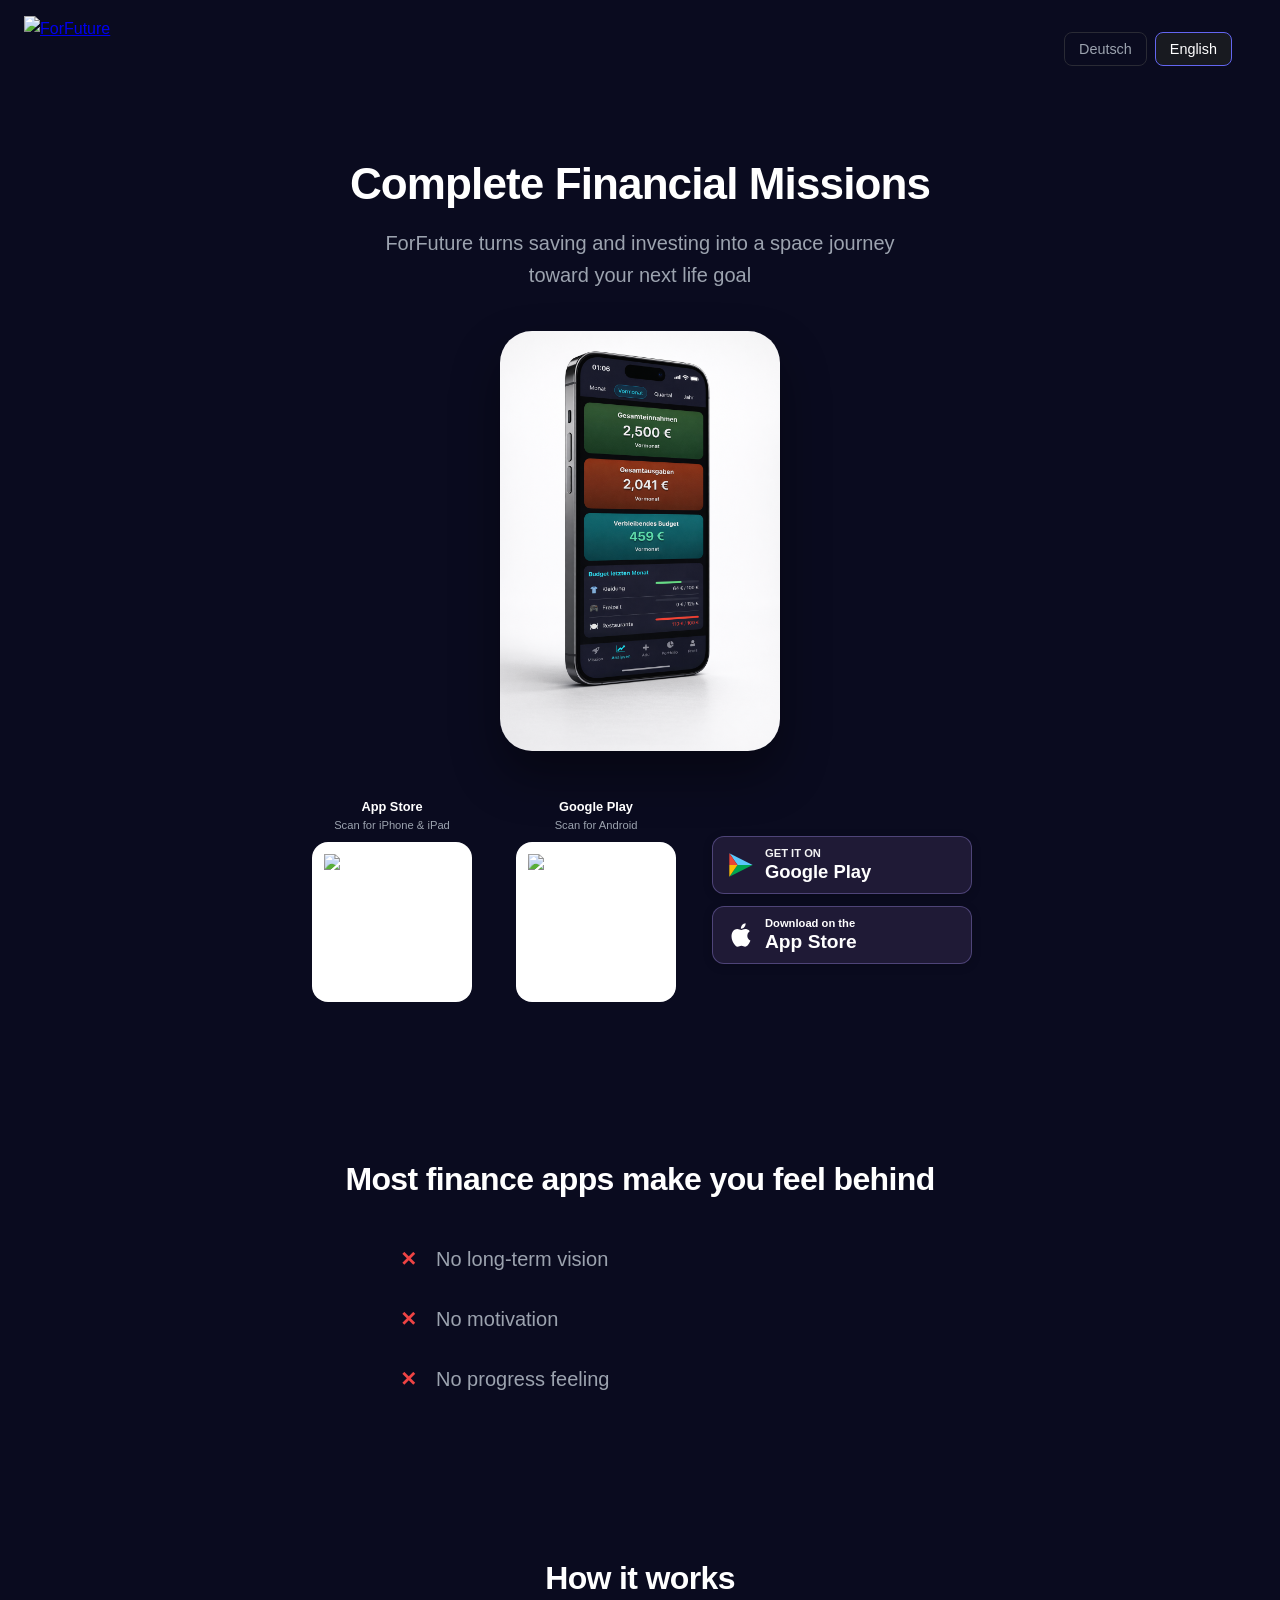
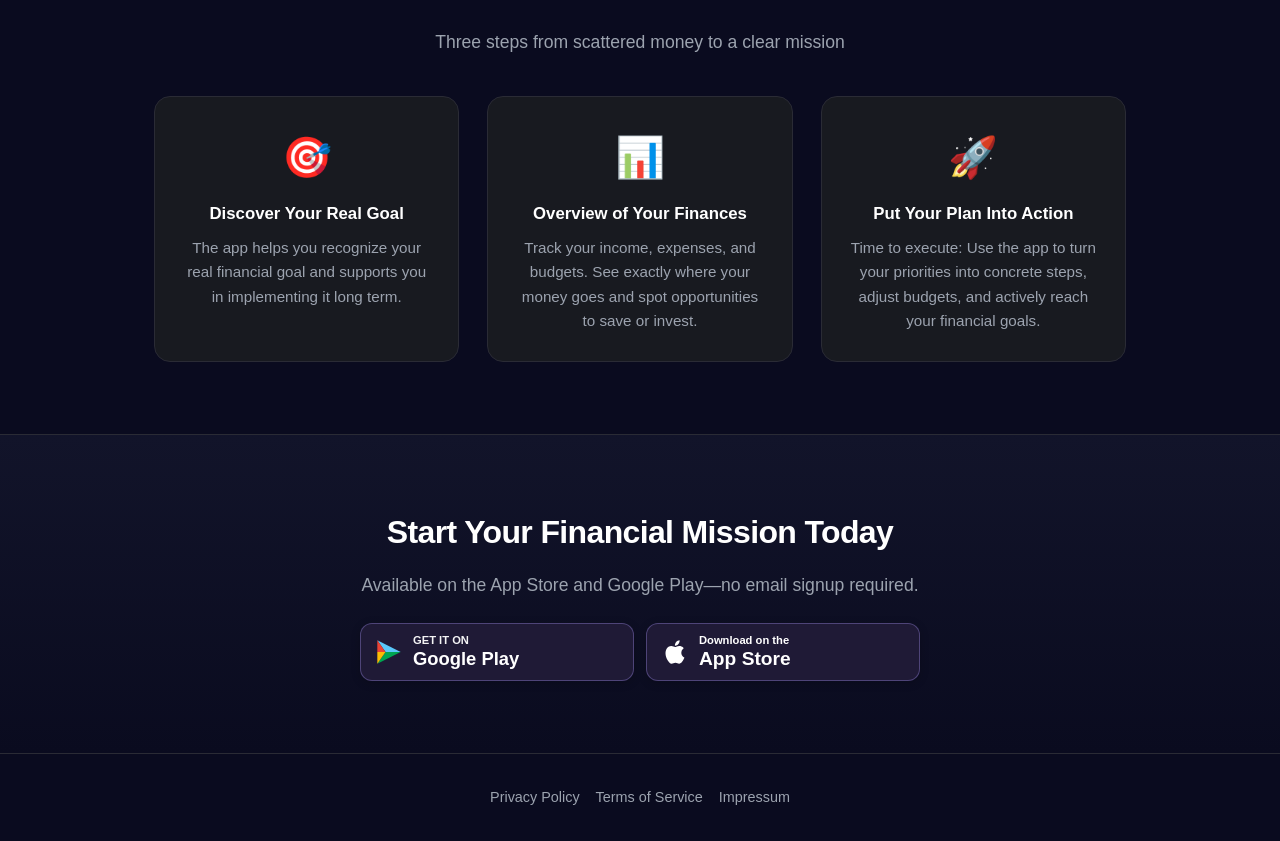
==== commit ee0f2905: "Update index.html" ====
--- a/public/index.html
+++ b/public/index.html
@@ -220,7 +220,40 @@
             flex-wrap: wrap;
             align-items: center;
             justify-content: center;
-            gap: 24px;
+            gap: 28px 32px;
+        }
+        /* Two QR codes: fixed column width so labels and tiles never squash each other */
+        .cta-qr-row {
+            display: flex;
+            flex-direction: row;
+            flex-wrap: wrap;
+            align-items: flex-start;
+            justify-content: center;
+            gap: 28px 36px;
+            flex-shrink: 0;
+        }
+        .cta-qr-item {
+            flex: 0 0 auto;
+            width: 168px;
+            display: flex;
+            flex-direction: column;
+            align-items: center;
+            text-align: center;
+        }
+        .cta-qr-label {
+            margin: 0 0 10px 0;
+            font-size: 0.8rem;
+            font-weight: 600;
+            color: var(--text);
+            line-height: 1.25;
+            max-width: 168px;
+        }
+        .cta-qr-label-sub {
+            display: block;
+            margin-top: 3px;
+            font-size: 0.7rem;
+            font-weight: 500;
+            color: var(--muted);
         }
         .cta-qr {
             flex-shrink: 0;
@@ -522,6 +555,7 @@
             .cta-block { flex-direction: column; gap: 32px; }
             .cta-phone img { max-height: 320px; }
             .cta-downloads { flex-direction: column; }
+            .cta-qr-row { gap: 24px 28px; }
             .cta-buttons { align-items: center; width: 100%; }
             .cta-buttons .btn { width: 100%; max-width: 260px; justify-content: flex-start; }
         }
@@ -569,8 +603,25 @@
                         <img src="/images/phone-app.png" alt="ForFuture app – income, expenses and budget overview" width="240" height="480">
                     </div>
                     <div class="cta-downloads">
-                    <div class="cta-qr" aria-label="QR code: App Store">
-                        <img src="https://api.qrserver.com/v1/create-qr-code/?size=200x200&amp;data=https%3A%2F%2Fapps.apple.com%2Fapp%2Fforfuture%2Fid6757244689" alt="QR code: scan to open ForFuture on App Store" width="136" height="136">
+                    <div class="cta-qr-row" role="group" aria-label="Download QR codes">
+                        <div class="cta-qr-item">
+                            <div class="cta-qr-label" id="hero-qr-appstore-label">
+                                <span data-lang="en">App Store</span><span data-lang="de">App Store</span>
+                                <span class="cta-qr-label-sub"><span data-lang="en">Scan for iPhone &amp; iPad</span><span data-lang="de">Scannen für iPhone &amp; iPad</span></span>
+                            </div>
+                            <div class="cta-qr" aria-labelledby="hero-qr-appstore-label">
+                                <img src="https://api.qrserver.com/v1/create-qr-code/?size=200x200&amp;data=https%3A%2F%2Fapps.apple.com%2Fapp%2Fforfuture%2Fid6757244689" alt="QR code: open ForFuture on the App Store" width="136" height="136">
+                            </div>
+                        </div>
+                        <div class="cta-qr-item">
+                            <div class="cta-qr-label" id="hero-qr-gplay-label">
+                                <span data-lang="en">Google Play</span><span data-lang="de">Google Play</span>
+                                <span class="cta-qr-label-sub"><span data-lang="en">Scan for Android</span><span data-lang="de">Scannen für Android</span></span>
+                            </div>
+                            <div class="cta-qr" aria-labelledby="hero-qr-gplay-label">
+                                <img src="https://api.qrserver.com/v1/create-qr-code/?size=200x200&amp;data=https%3A%2F%2Fplay.google.com%2Fstore%2Fapps%2Fdetails%3Fid%3Dcom.forfuture" alt="QR code: open ForFuture on Google Play" width="136" height="136">
+                            </div>
+                        </div>
                     </div>
                     <div class="cta-buttons">
                         <a href="https://play.google.com/store/apps/details?id=com.forfuture" class="btn btn-store-gplay" target="_blank" rel="noopener noreferrer" aria-label="Get ForFuture on Google Play">
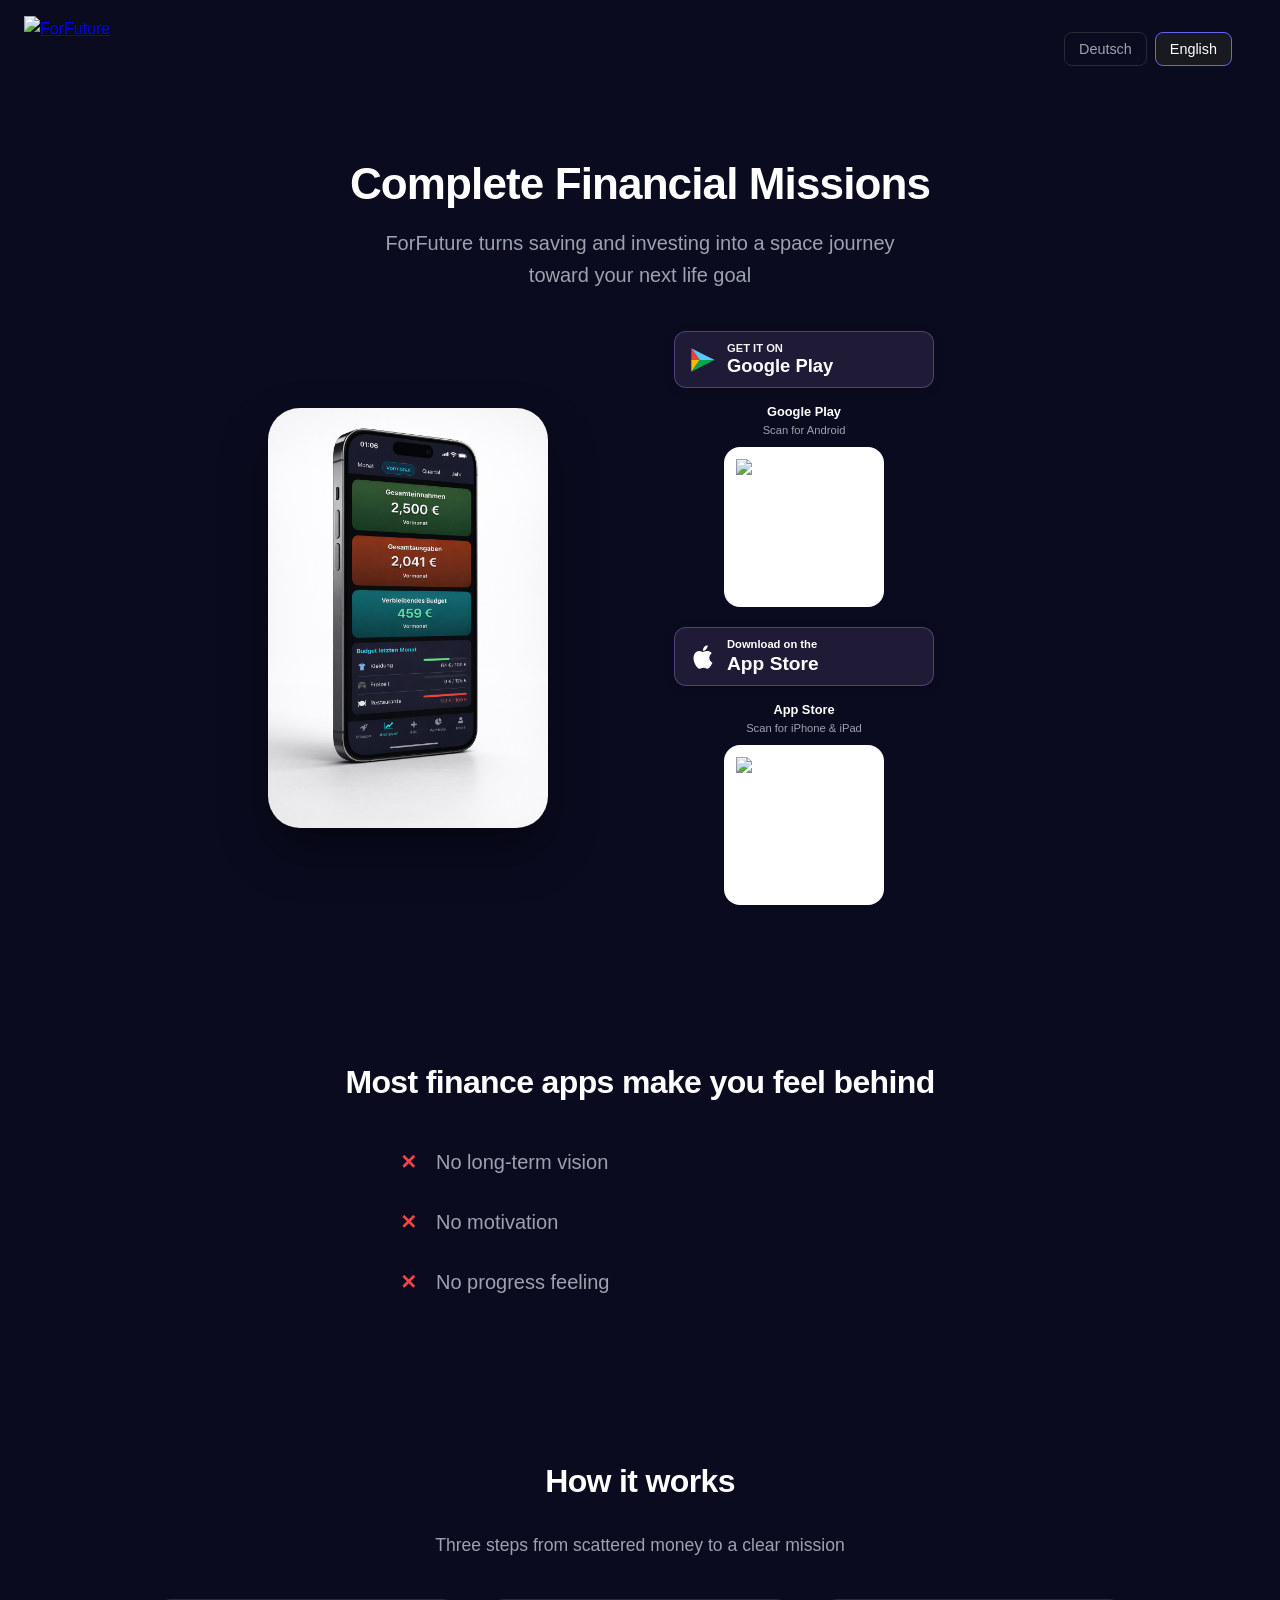
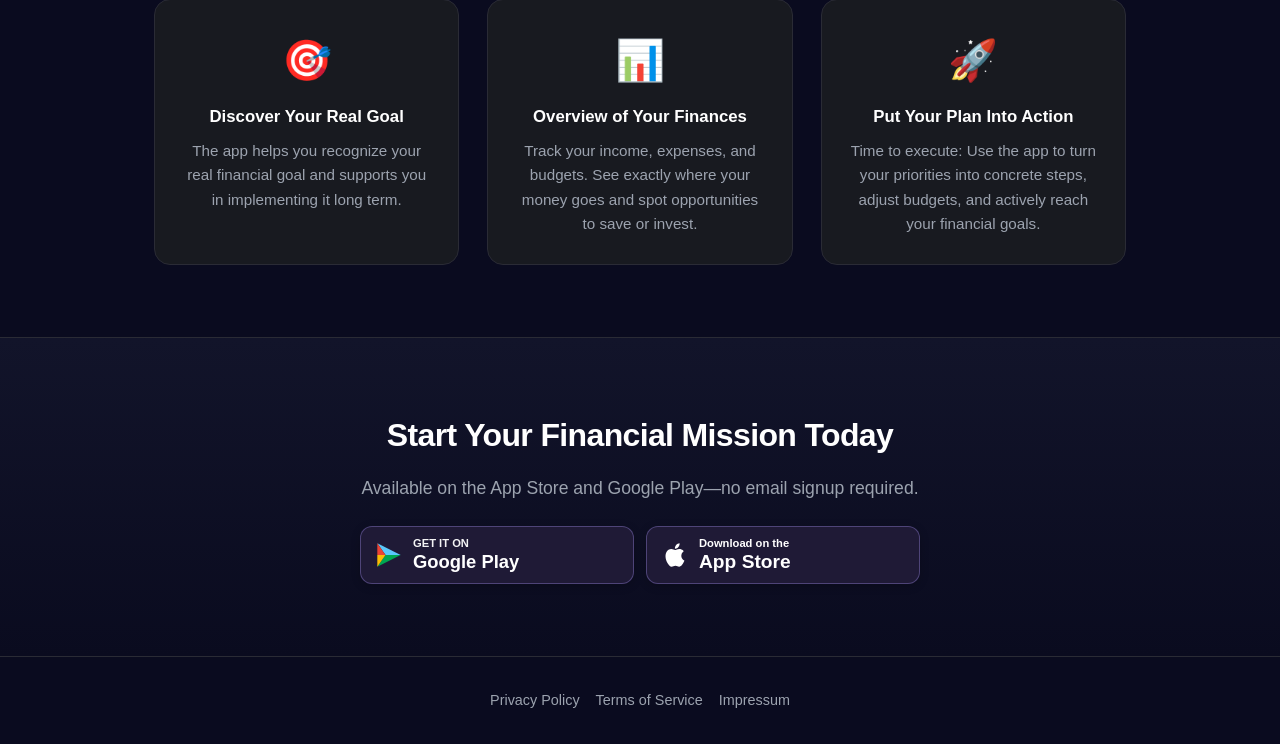
==== commit 8e1dc20e: "Update index.html" ====
--- a/public/index.html
+++ b/public/index.html
@@ -191,7 +191,7 @@
             align-items: stretch;
         }
         
-        /* Layout: phone (left), QR + buttons (right), symmetrically centered */
+        /* Layout: phone (left); right: stacked rows [store button | matching QR] */
         .cta-block {
             display: flex;
             flex-wrap: wrap;
@@ -214,23 +214,21 @@
             border-radius: 32px;
             box-shadow: 0 24px 48px rgba(0,0,0,0.4);
         }
+        /* Stacked rows: [Google Play btn | GPlay QR], then [App Store btn | App Store QR] */
         .cta-downloads {
+            display: flex;
+            flex-direction: column;
+            align-items: center;
+            justify-content: center;
+            gap: 20px;
+        }
+        .cta-store-row {
             display: flex;
             flex-direction: row;
             flex-wrap: wrap;
             align-items: center;
             justify-content: center;
-            gap: 28px 32px;
-        }
-        /* Two QR codes: fixed column width so labels and tiles never squash each other */
-        .cta-qr-row {
-            display: flex;
-            flex-direction: row;
-            flex-wrap: wrap;
-            align-items: flex-start;
-            justify-content: center;
-            gap: 28px 36px;
-            flex-shrink: 0;
+            gap: 16px 28px;
         }
         .cta-qr-item {
             flex: 0 0 auto;
@@ -271,21 +269,13 @@
             object-fit: contain;
             display: block;
         }
-        .cta-buttons {
-            display: flex;
-            flex-direction: column;
-            gap: 12px;
-            align-items: stretch;
-            min-width: 260px;
-        }
-        .cta-buttons .btn-store-gplay,
-        .cta-buttons .btn-appstore {
+        .cta-store-row .btn-store-gplay,
+        .cta-store-row .btn-appstore {
+            flex: 0 1 260px;
+            min-width: 220px;
+            max-width: 280px;
             width: 100%;
-            min-width: 0;
             justify-content: flex-start;
-        }
-        .cta-downloads .cta-buttons {
-            align-items: stretch;
         }
         .btn {
             display: inline-flex;
@@ -554,10 +544,14 @@
             .step h3 { white-space: normal; }
             .cta-block { flex-direction: column; gap: 32px; }
             .cta-phone img { max-height: 320px; }
-            .cta-downloads { flex-direction: column; }
-            .cta-qr-row { gap: 24px 28px; }
-            .cta-buttons { align-items: center; width: 100%; }
-            .cta-buttons .btn { width: 100%; max-width: 260px; justify-content: flex-start; }
+            .cta-store-row {
+                flex-direction: column;
+                gap: 14px;
+            }
+            .cta-store-row .btn-store-gplay,
+            .cta-store-row .btn-appstore {
+                max-width: 260px;
+            }
         }
     </style>
 </head>
@@ -602,48 +596,48 @@
                     <div class="cta-phone">
                         <img src="/images/phone-app.png" alt="ForFuture app – income, expenses and budget overview" width="240" height="480">
                     </div>
-                    <div class="cta-downloads">
-                    <div class="cta-qr-row" role="group" aria-label="Download QR codes">
-                        <div class="cta-qr-item">
-                            <div class="cta-qr-label" id="hero-qr-appstore-label">
-                                <span data-lang="en">App Store</span><span data-lang="de">App Store</span>
-                                <span class="cta-qr-label-sub"><span data-lang="en">Scan for iPhone &amp; iPad</span><span data-lang="de">Scannen für iPhone &amp; iPad</span></span>
-                            </div>
-                            <div class="cta-qr" aria-labelledby="hero-qr-appstore-label">
-                                <img src="https://api.qrserver.com/v1/create-qr-code/?size=200x200&amp;data=https%3A%2F%2Fapps.apple.com%2Fapp%2Fforfuture%2Fid6757244689" alt="QR code: open ForFuture on the App Store" width="136" height="136">
+                    <div class="cta-downloads" role="group" aria-label="Download app">
+                        <div class="cta-store-row" aria-label="Google Play">
+                            <a href="https://play.google.com/store/apps/details?id=com.forfuture" class="btn btn-store-gplay" target="_blank" rel="noopener noreferrer" aria-label="Get ForFuture on Google Play">
+                                <svg class="gplay-icon" viewBox="0 0 24 24" aria-hidden="true" xmlns="http://www.w3.org/2000/svg">
+                                    <path fill="#00A651" d="M2 12L15 12 22 2 2 12z"/>
+                                    <path fill="#5AC8FA" d="M2 12L15 12 22 22 2 12z"/>
+                                    <path fill="#EA4335" d="M15 12L22 12 22 22 15 12z"/>
+                                    <path fill="#FBBC04" d="M15 12L22 2 22 12 15 12z"/>
+                                </svg>
+                                <span class="gplay-text">
+                                    <span class="gplay-small"><span data-lang="en">GET IT ON</span><span data-lang="de">JETZT BEI</span></span>
+                                    <span class="gplay-title">Google Play</span>
+                                </span>
+                            </a>
+                            <div class="cta-qr-item">
+                                <div class="cta-qr-label" id="hero-qr-gplay-label">
+                                    <span data-lang="en">Google Play</span><span data-lang="de">Google Play</span>
+                                    <span class="cta-qr-label-sub"><span data-lang="en">Scan for Android</span><span data-lang="de">Scannen für Android</span></span>
+                                </div>
+                                <div class="cta-qr" aria-labelledby="hero-qr-gplay-label">
+                                    <img src="https://api.qrserver.com/v1/create-qr-code/?size=200x200&amp;data=https%3A%2F%2Fplay.google.com%2Fstore%2Fapps%2Fdetails%3Fid%3Dcom.forfuture" alt="QR code: open ForFuture on Google Play" width="136" height="136">
+                                </div>
                             </div>
                         </div>
-                        <div class="cta-qr-item">
-                            <div class="cta-qr-label" id="hero-qr-gplay-label">
-                                <span data-lang="en">Google Play</span><span data-lang="de">Google Play</span>
-                                <span class="cta-qr-label-sub"><span data-lang="en">Scan for Android</span><span data-lang="de">Scannen für Android</span></span>
-                            </div>
-                            <div class="cta-qr" aria-labelledby="hero-qr-gplay-label">
-                                <img src="https://api.qrserver.com/v1/create-qr-code/?size=200x200&amp;data=https%3A%2F%2Fplay.google.com%2Fstore%2Fapps%2Fdetails%3Fid%3Dcom.forfuture" alt="QR code: open ForFuture on Google Play" width="136" height="136">
+                        <div class="cta-store-row" aria-label="App Store">
+                            <a href="https://apps.apple.com/app/forfuture/id6757244689" class="btn btn-appstore" aria-label="Download on the App Store">
+                                <svg class="apple-logo" viewBox="0 0 24 24" aria-hidden="true" xmlns="http://www.w3.org/2000/svg" shape-rendering="geometricPrecision"><path fill="#ffffff" d="M18.71 19.5c-.83 1.24-1.71 2.45-3.05 2.47-1.34.03-1.77-.79-3.29-.79-1.53 0-2 .77-3.27.82-1.31.05-2.3-1.32-3.14-2.53C4.25 17 2.94 12.45 4.7 9.39c.87-1.52 2.43-2.48 4.12-2.51 1.28-.02 2.5.87 3.29.87.78 0 2.26-1.07 3.81-.91.65.03 2.47.26 3.64 1.98-.09.06-2.17 1.28-2.15 3.81.03 3.02 2.65 4.03 2.68 4.04-.03.07-.42 1.44-1.38 2.83M13 3.5c.73-.83 1.94-1.46 2.94-1.5.13 1.17-.34 2.35-1.04 3.19-.69.85-1.83 1.51-2.95 1.42-.15-1.15.41-2.35 1.05-3.11z"/></svg>
+                                <span class="appstore-text">
+                                    <span class="appstore-small"><span data-lang="en">Download on the</span><span data-lang="de">Laden im</span></span>
+                                    <span class="appstore-title"><span data-lang="en">App Store</span><span data-lang="de">App Store</span></span>
+                                </span>
+                            </a>
+                            <div class="cta-qr-item">
+                                <div class="cta-qr-label" id="hero-qr-appstore-label">
+                                    <span data-lang="en">App Store</span><span data-lang="de">App Store</span>
+                                    <span class="cta-qr-label-sub"><span data-lang="en">Scan for iPhone &amp; iPad</span><span data-lang="de">Scannen für iPhone &amp; iPad</span></span>
+                                </div>
+                                <div class="cta-qr" aria-labelledby="hero-qr-appstore-label">
+                                    <img src="https://api.qrserver.com/v1/create-qr-code/?size=200x200&amp;data=https%3A%2F%2Fapps.apple.com%2Fapp%2Fforfuture%2Fid6757244689" alt="QR code: open ForFuture on the App Store" width="136" height="136">
+                                </div>
                             </div>
                         </div>
-                    </div>
-                    <div class="cta-buttons">
-                        <a href="https://play.google.com/store/apps/details?id=com.forfuture" class="btn btn-store-gplay" target="_blank" rel="noopener noreferrer" aria-label="Get ForFuture on Google Play">
-                            <svg class="gplay-icon" viewBox="0 0 24 24" aria-hidden="true" xmlns="http://www.w3.org/2000/svg">
-                                <path fill="#00A651" d="M2 12L15 12 22 2 2 12z"/>
-                                <path fill="#5AC8FA" d="M2 12L15 12 22 22 2 12z"/>
-                                <path fill="#EA4335" d="M15 12L22 12 22 22 15 12z"/>
-                                <path fill="#FBBC04" d="M15 12L22 2 22 12 15 12z"/>
-                            </svg>
-                            <span class="gplay-text">
-                                <span class="gplay-small"><span data-lang="en">GET IT ON</span><span data-lang="de">JETZT BEI</span></span>
-                                <span class="gplay-title">Google Play</span>
-                            </span>
-                        </a>
-                        <a href="https://apps.apple.com/app/forfuture/id6757244689" class="btn btn-appstore" aria-label="Download on the App Store">
-                            <svg class="apple-logo" viewBox="0 0 24 24" aria-hidden="true" xmlns="http://www.w3.org/2000/svg" shape-rendering="geometricPrecision"><path fill="#ffffff" d="M18.71 19.5c-.83 1.24-1.71 2.45-3.05 2.47-1.34.03-1.77-.79-3.29-.79-1.53 0-2 .77-3.27.82-1.31.05-2.3-1.32-3.14-2.53C4.25 17 2.94 12.45 4.7 9.39c.87-1.52 2.43-2.48 4.12-2.51 1.28-.02 2.5.87 3.29.87.78 0 2.26-1.07 3.81-.91.65.03 2.47.26 3.64 1.98-.09.06-2.17 1.28-2.15 3.81.03 3.02 2.65 4.03 2.68 4.04-.03.07-.42 1.44-1.38 2.83M13 3.5c.73-.83 1.94-1.46 2.94-1.5.13 1.17-.34 2.35-1.04 3.19-.69.85-1.83 1.51-2.95 1.42-.15-1.15.41-2.35 1.05-3.11z"/></svg>
-                            <span class="appstore-text">
-                                <span class="appstore-small"><span data-lang="en">Download on the</span><span data-lang="de">Laden im</span></span>
-                                <span class="appstore-title"><span data-lang="en">App Store</span><span data-lang="de">App Store</span></span>
-                            </span>
-                        </a>
-                    </div>
                     </div>
                 </div>
             </div>
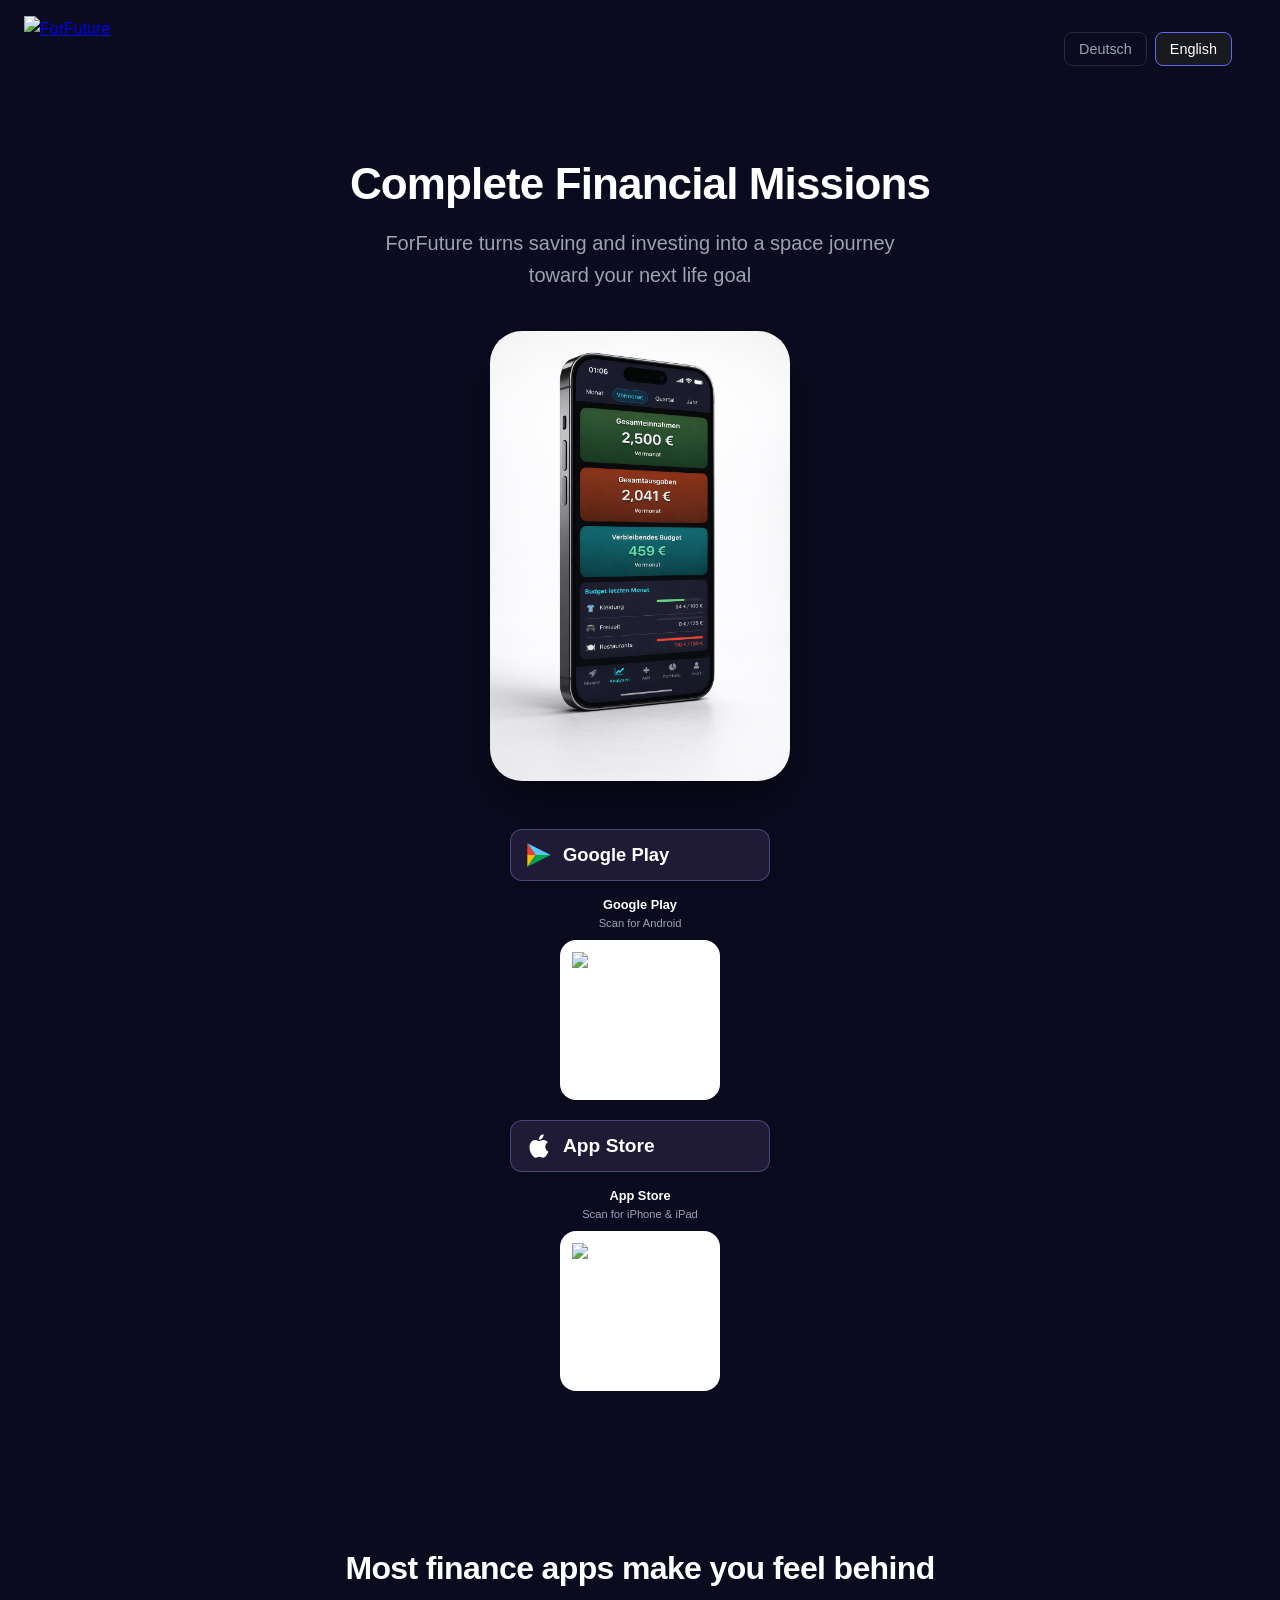
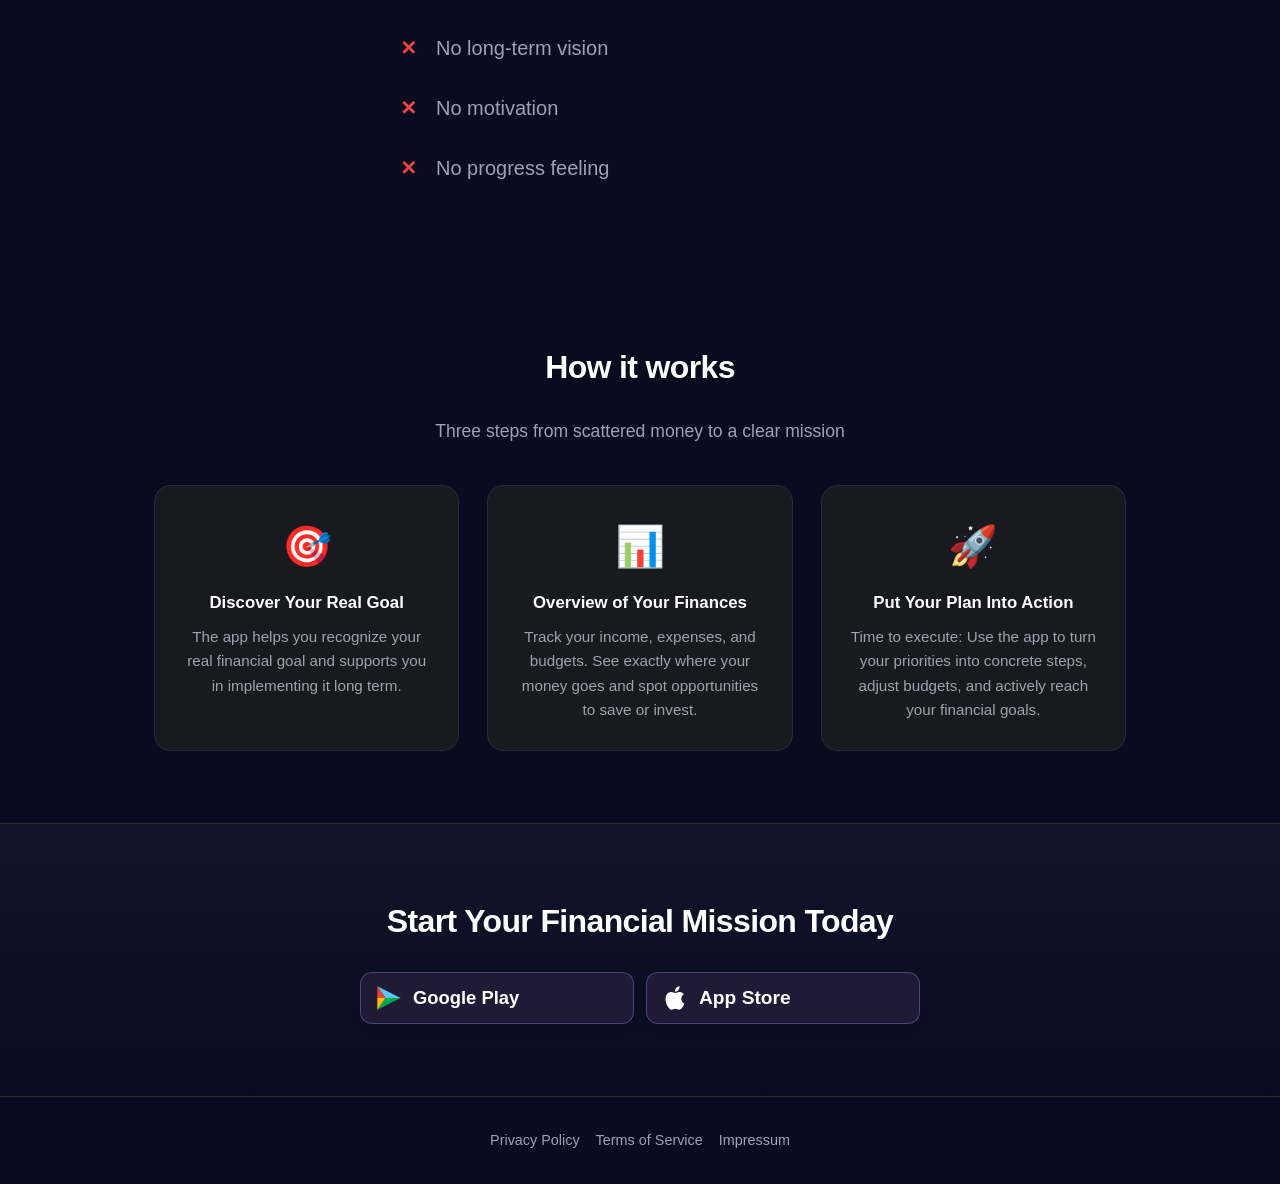
==== commit 30d9b3ec: "Update index.html" ====
--- a/public/index.html
+++ b/public/index.html
@@ -195,7 +195,7 @@
         .cta-block {
             display: flex;
             flex-wrap: wrap;
-            align-items: center;
+            align-items: stretch;
             justify-content: center;
             gap: 48px;
             margin-top: 24px;
@@ -205,12 +205,16 @@
             display: flex;
             align-items: center;
             justify-content: center;
+            align-self: stretch;
+            min-height: 0;
         }
         .cta-phone img {
             display: block;
-            max-height: 420px;
+            max-height: 100%;
             width: auto;
             height: auto;
+            max-width: min(100%, 300px);
+            object-fit: contain;
             border-radius: 32px;
             box-shadow: 0 24px 48px rgba(0,0,0,0.4);
         }
@@ -336,9 +340,6 @@
             align-items: flex-start;
             line-height: 1.2;
         }
-        .btn-appstore .appstore-small {
-            font-size: 0.7rem;
-        }
         .btn-appstore .appstore-title {
             font-size: 1.2rem;
             font-weight: 600;
@@ -388,10 +389,6 @@
             align-items: flex-start;
             line-height: 1.2;
         }
-        .btn-store-gplay .gplay-small {
-            font-size: 0.7rem;
-            opacity: 0.95;
-        }
         .btn-store-gplay .gplay-title {
             font-size: 1.15rem;
             font-weight: 600;
@@ -486,7 +483,6 @@
         }
         .step-cta .btn-appstore .apple-logo { width: 22px; height: 22px; }
         .step-cta .btn-appstore .appstore-title { font-size: 1rem; }
-        .step-cta .btn-appstore .appstore-small { font-size: 0.65rem; }
         .step-cta .btn-appstore { padding: 8px 14px 8px 12px; min-height: 44px; }
         
         /* ----- Final CTA (download) ----- */
@@ -495,9 +491,7 @@
             border-top: 1px solid var(--border);
         }
         
-        .final-cta h2 { margin-bottom: 12px; }
-        
-        .final-cta .lead { margin-bottom: 24px; }
+        .final-cta h2 { margin-bottom: 24px; }
         
         .final-cta-store-row {
             display: flex;
@@ -542,7 +536,8 @@
             section { padding: 56px 0; }
             .steps { grid-template-columns: 1fr; }
             .step h3 { white-space: normal; }
-            .cta-block { flex-direction: column; gap: 32px; }
+            .cta-block { flex-direction: column; align-items: center; gap: 32px; }
+            .cta-phone { align-self: center; }
             .cta-phone img { max-height: 320px; }
             .cta-store-row {
                 flex-direction: column;
@@ -606,7 +601,6 @@
                                     <path fill="#FBBC04" d="M15 12L22 2 22 12 15 12z"/>
                                 </svg>
                                 <span class="gplay-text">
-                                    <span class="gplay-small"><span data-lang="en">GET IT ON</span><span data-lang="de">JETZT BEI</span></span>
                                     <span class="gplay-title">Google Play</span>
                                 </span>
                             </a>
@@ -624,7 +618,6 @@
                             <a href="https://apps.apple.com/app/forfuture/id6757244689" class="btn btn-appstore" aria-label="Download on the App Store">
                                 <svg class="apple-logo" viewBox="0 0 24 24" aria-hidden="true" xmlns="http://www.w3.org/2000/svg" shape-rendering="geometricPrecision"><path fill="#ffffff" d="M18.71 19.5c-.83 1.24-1.71 2.45-3.05 2.47-1.34.03-1.77-.79-3.29-.79-1.53 0-2 .77-3.27.82-1.31.05-2.3-1.32-3.14-2.53C4.25 17 2.94 12.45 4.7 9.39c.87-1.52 2.43-2.48 4.12-2.51 1.28-.02 2.5.87 3.29.87.78 0 2.26-1.07 3.81-.91.65.03 2.47.26 3.64 1.98-.09.06-2.17 1.28-2.15 3.81.03 3.02 2.65 4.03 2.68 4.04-.03.07-.42 1.44-1.38 2.83M13 3.5c.73-.83 1.94-1.46 2.94-1.5.13 1.17-.34 2.35-1.04 3.19-.69.85-1.83 1.51-2.95 1.42-.15-1.15.41-2.35 1.05-3.11z"/></svg>
                                 <span class="appstore-text">
-                                    <span class="appstore-small"><span data-lang="en">Download on the</span><span data-lang="de">Laden im</span></span>
                                     <span class="appstore-title"><span data-lang="en">App Store</span><span data-lang="de">App Store</span></span>
                                 </span>
                             </a>
@@ -697,8 +690,6 @@
             <div class="wrap">
                 <h2 data-lang="en">Start Your Financial Mission Today</h2>
                 <h2 data-lang="de">Starte heute deine Finanz-Mission</h2>
-                <p class="lead" data-lang="en">Available on the App Store and Google Play—no email signup required.</p>
-                <p class="lead" data-lang="de">Im App Store und bei Google Play verfügbar—keine E-Mail-Voranmeldung nötig.</p>
                 <div class="final-cta-store-row">
                     <a href="https://play.google.com/store/apps/details?id=com.forfuture" class="btn btn-store-gplay" target="_blank" rel="noopener noreferrer" aria-label="Get ForFuture on Google Play">
                         <svg class="gplay-icon" viewBox="0 0 24 24" aria-hidden="true" xmlns="http://www.w3.org/2000/svg">
@@ -708,14 +699,12 @@
                             <path fill="#FBBC04" d="M15 12L22 2 22 12 15 12z"/>
                         </svg>
                         <span class="gplay-text">
-                            <span class="gplay-small"><span data-lang="en">GET IT ON</span><span data-lang="de">JETZT BEI</span></span>
                             <span class="gplay-title">Google Play</span>
                         </span>
                     </a>
                     <a href="https://apps.apple.com/app/forfuture/id6757244689" class="btn btn-appstore" aria-label="Download on the App Store">
                         <svg class="apple-logo" viewBox="0 0 24 24" aria-hidden="true" xmlns="http://www.w3.org/2000/svg" shape-rendering="geometricPrecision"><path fill="#ffffff" d="M18.71 19.5c-.83 1.24-1.71 2.45-3.05 2.47-1.34.03-1.77-.79-3.29-.79-1.53 0-2 .77-3.27.82-1.31.05-2.3-1.32-3.14-2.53C4.25 17 2.94 12.45 4.7 9.39c.87-1.52 2.43-2.48 4.12-2.51 1.28-.02 2.5.87 3.29.87.78 0 2.26-1.07 3.81-.91.65.03 2.47.26 3.64 1.98-.09.06-2.17 1.28-2.15 3.81.03 3.02 2.65 4.03 2.68 4.04-.03.07-.42 1.44-1.38 2.83M13 3.5c.73-.83 1.94-1.46 2.94-1.5.13 1.17-.34 2.35-1.04 3.19-.69.85-1.83 1.51-2.95 1.42-.15-1.15.41-2.35 1.05-3.11z"/></svg>
                         <span class="appstore-text">
-                            <span class="appstore-small"><span data-lang="en">Download on the</span><span data-lang="de">Laden im</span></span>
                             <span class="appstore-title"><span data-lang="en">App Store</span><span data-lang="de">App Store</span></span>
                         </span>
                     </a>
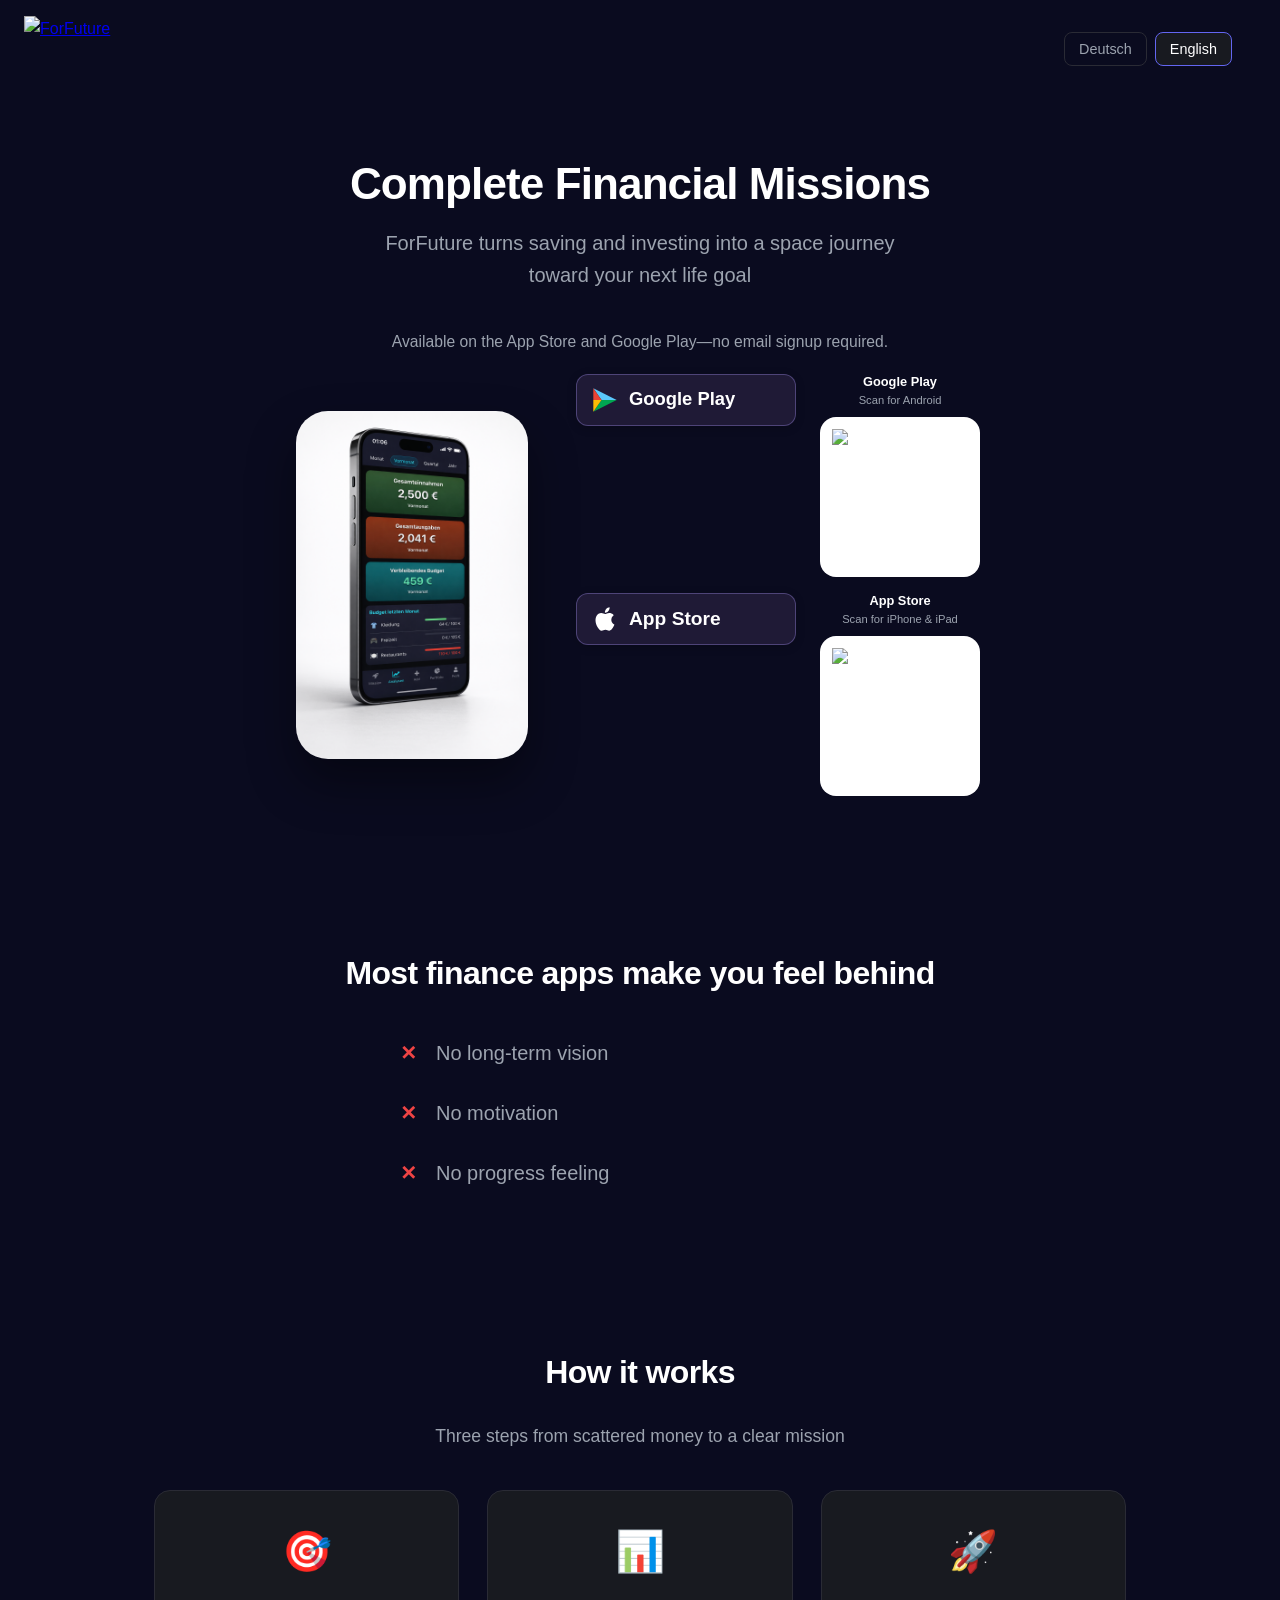
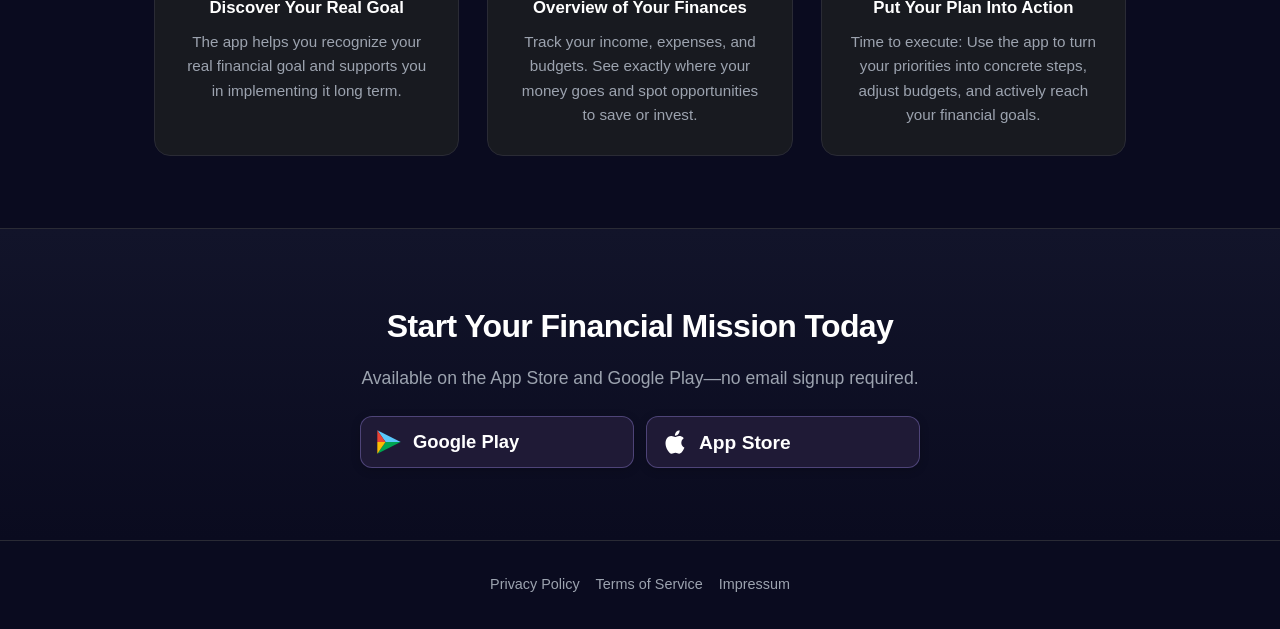
==== commit 0489a7d2: "Update index.html" ====
--- a/public/index.html
+++ b/public/index.html
@@ -90,6 +90,7 @@
             margin: 0 auto;
             padding: 0 24px;
         }
+        .hero .wrap { max-width: 1040px; }
         .how-it-works .wrap { max-width: 1020px; }
         
         /* Language switcher */
@@ -191,48 +192,58 @@
             align-items: stretch;
         }
         
-        /* Layout: phone (left); right: stacked rows [store button | matching QR] */
+        /* One row: [phone] | [flex column: (btn+QR), (btn+QR)] */
         .cta-block {
-            display: flex;
-            flex-wrap: wrap;
-            align-items: stretch;
-            justify-content: center;
-            gap: 48px;
-            margin-top: 24px;
-        }
-        .cta-phone {
-            flex-shrink: 0;
-            display: flex;
-            align-items: center;
-            justify-content: center;
-            align-self: stretch;
-            min-height: 0;
-        }
-        .cta-phone img {
-            display: block;
-            max-height: 100%;
-            width: auto;
-            height: auto;
-            max-width: min(100%, 300px);
-            object-fit: contain;
-            border-radius: 32px;
-            box-shadow: 0 24px 48px rgba(0,0,0,0.4);
-        }
-        /* Stacked rows: [Google Play btn | GPlay QR], then [App Store btn | App Store QR] */
-        .cta-downloads {
-            display: flex;
-            flex-direction: column;
-            align-items: center;
-            justify-content: center;
-            gap: 20px;
-        }
-        .cta-store-row {
             display: flex;
             flex-direction: row;
             flex-wrap: wrap;
             align-items: center;
             justify-content: center;
-            gap: 16px 28px;
+            gap: 28px 36px;
+            margin-top: 20px;
+        }
+        .cta-phone {
+            flex: 0 0 auto;
+            display: flex;
+            align-items: center;
+            justify-content: center;
+        }
+        .cta-phone img {
+            display: block;
+            width: clamp(188px, 20vw, 232px);
+            height: auto;
+            max-height: min(488px, calc(100vh - 280px));
+            object-fit: contain;
+            border-radius: 32px;
+            box-shadow: 0 24px 48px rgba(0,0,0,0.4);
+        }
+        .hero-store-note {
+            font-size: clamp(0.88rem, 2.2vw, 0.98rem);
+            color: var(--muted);
+            text-align: center;
+            line-height: 1.45;
+            max-width: 520px;
+            margin: 0 auto 16px;
+            padding: 0 8px;
+        }
+        /* Right column: two horizontal rows, each = store button + QR */
+        .cta-downloads {
+            flex: 0 1 auto;
+            display: flex;
+            flex-direction: column;
+            align-items: stretch;
+            justify-content: center;
+            gap: 16px;
+            min-width: 0;
+            max-width: 460px;
+        }
+        .cta-store-row {
+            display: flex;
+            flex-direction: row;
+            flex-wrap: nowrap;
+            align-items: flex-start;
+            justify-content: flex-start;
+            gap: 14px 20px;
         }
         .cta-qr-item {
             flex: 0 0 auto;
@@ -491,7 +502,8 @@
             border-top: 1px solid var(--border);
         }
         
-        .final-cta h2 { margin-bottom: 24px; }
+        .final-cta h2 { margin-bottom: 12px; }
+        .final-cta .lead { margin-bottom: 24px; }
         
         .final-cta-store-row {
             display: flex;
@@ -531,17 +543,38 @@
         }
         footer a:hover { color: var(--text); }
         
+        @media (min-width: 768px) {
+            .cta-block {
+                flex-wrap: nowrap;
+                align-items: center;
+                gap: 32px clamp(28px, 4vw, 48px);
+            }
+        }
         @media (max-width: 640px) {
             .hero { min-height: 80vh; padding: 40px 0 60px; }
             section { padding: 56px 0; }
             .steps { grid-template-columns: 1fr; }
             .step h3 { white-space: normal; }
-            .cta-block { flex-direction: column; align-items: center; gap: 32px; }
-            .cta-phone { align-self: center; }
-            .cta-phone img { max-height: 320px; }
+        }
+        @media (max-width: 767px) {
+            .cta-block {
+                flex-direction: column;
+                flex-wrap: wrap;
+                align-items: center;
+                gap: 24px;
+            }
+            .cta-phone img {
+                width: auto;
+                max-width: min(260px, 88vw);
+                max-height: min(340px, 52vh);
+            }
+            .cta-downloads {
+                max-width: 100%;
+                align-items: center;
+            }
             .cta-store-row {
-                flex-direction: column;
-                gap: 14px;
+                flex-wrap: wrap;
+                justify-content: center;
             }
             .cta-store-row .btn-store-gplay,
             .cta-store-row .btn-appstore {
@@ -587,6 +620,8 @@
                 <h1 data-lang="de">Finanz-Missionen erfüllen</h1>
                 <p class="subheadline" data-lang="en">ForFuture turns saving and investing into a space journey toward your next life goal</p>
                 <p class="subheadline" data-lang="de">ForFuture macht Sparen und Investieren zur Weltraumreise zu deinem nächsten Lebensziel</p>
+                <p class="hero-store-note" data-lang="en">Available on the App Store and Google Play—no email signup required.</p>
+                <p class="hero-store-note" data-lang="de">Im App Store und bei Google Play verfügbar—keine E-Mail-Voranmeldung nötig.</p>
                 <div class="cta-block">
                     <div class="cta-phone">
                         <img src="/images/phone-app.png" alt="ForFuture app – income, expenses and budget overview" width="240" height="480">
@@ -690,6 +725,8 @@
             <div class="wrap">
                 <h2 data-lang="en">Start Your Financial Mission Today</h2>
                 <h2 data-lang="de">Starte heute deine Finanz-Mission</h2>
+                <p class="lead" data-lang="en">Available on the App Store and Google Play—no email signup required.</p>
+                <p class="lead" data-lang="de">Im App Store und bei Google Play verfügbar—keine E-Mail-Voranmeldung nötig.</p>
                 <div class="final-cta-store-row">
                     <a href="https://play.google.com/store/apps/details?id=com.forfuture" class="btn btn-store-gplay" target="_blank" rel="noopener noreferrer" aria-label="Get ForFuture on Google Play">
                         <svg class="gplay-icon" viewBox="0 0 24 24" aria-hidden="true" xmlns="http://www.w3.org/2000/svg">
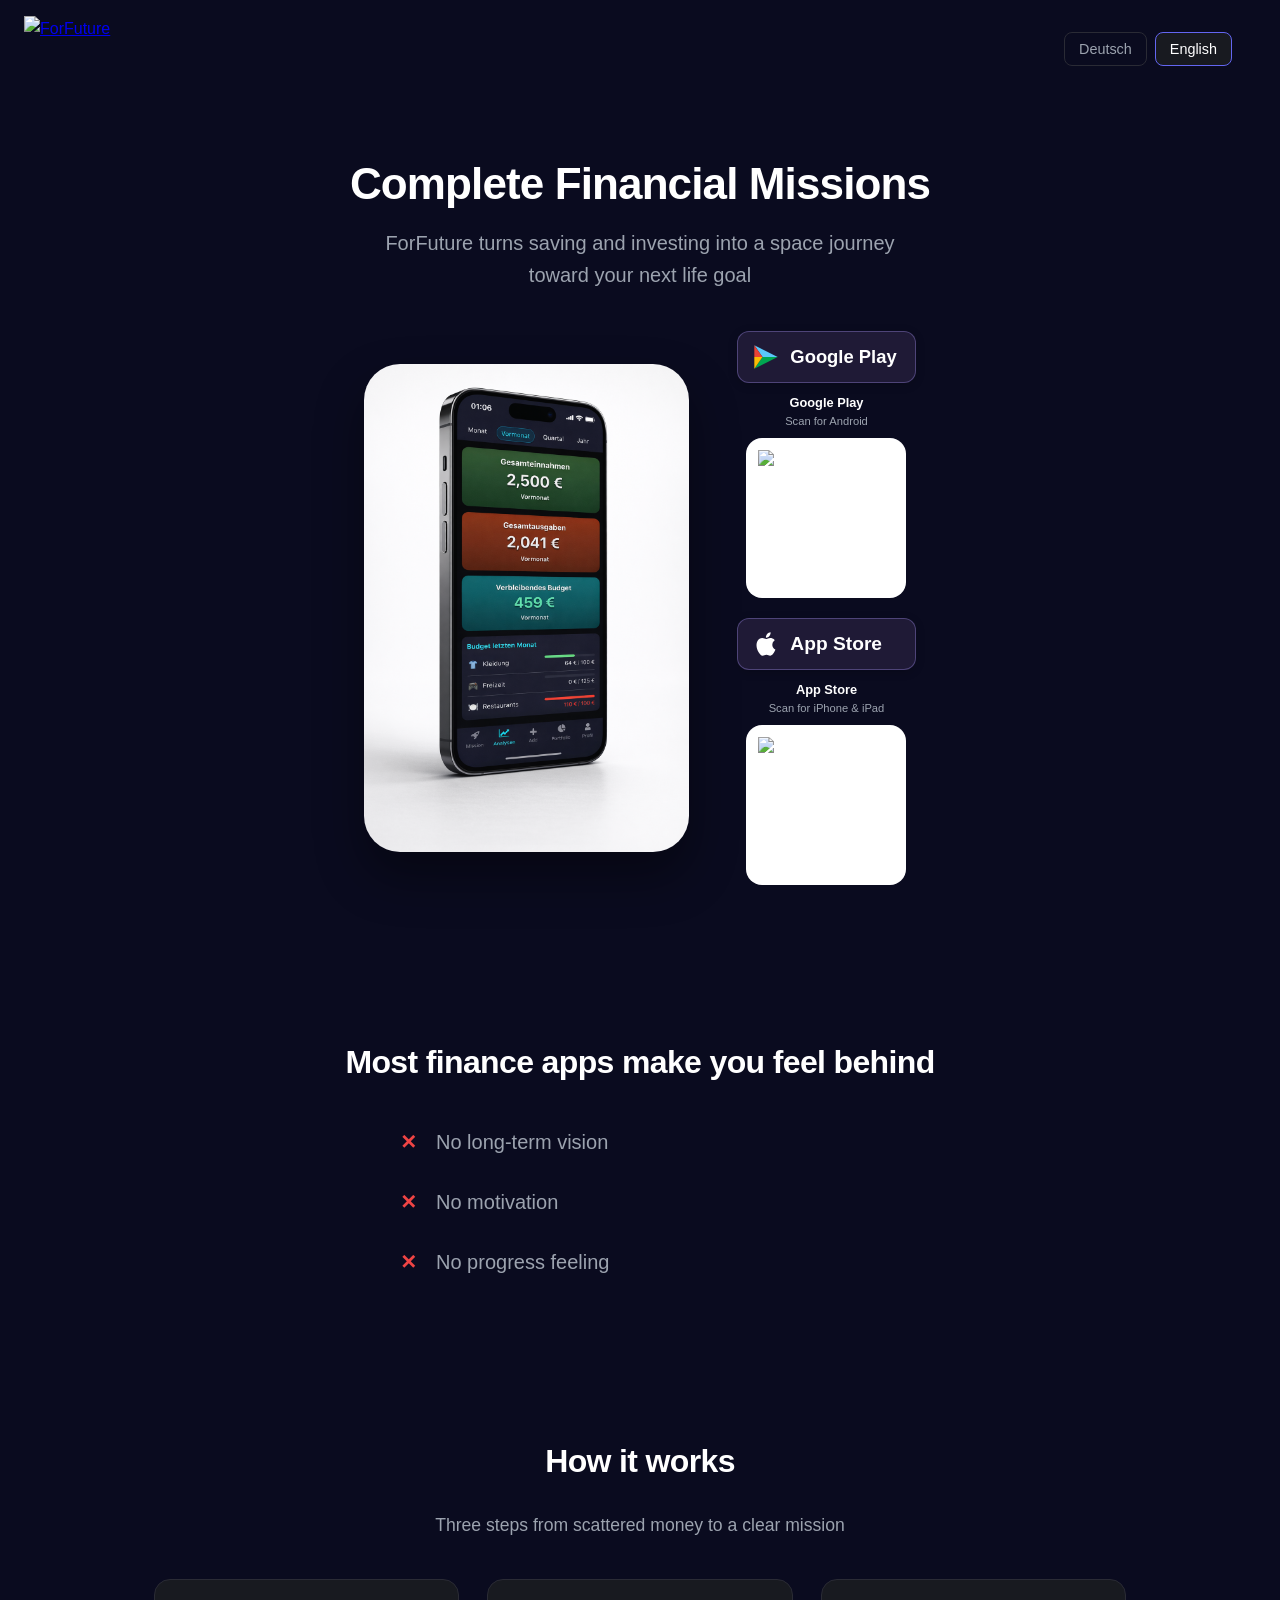
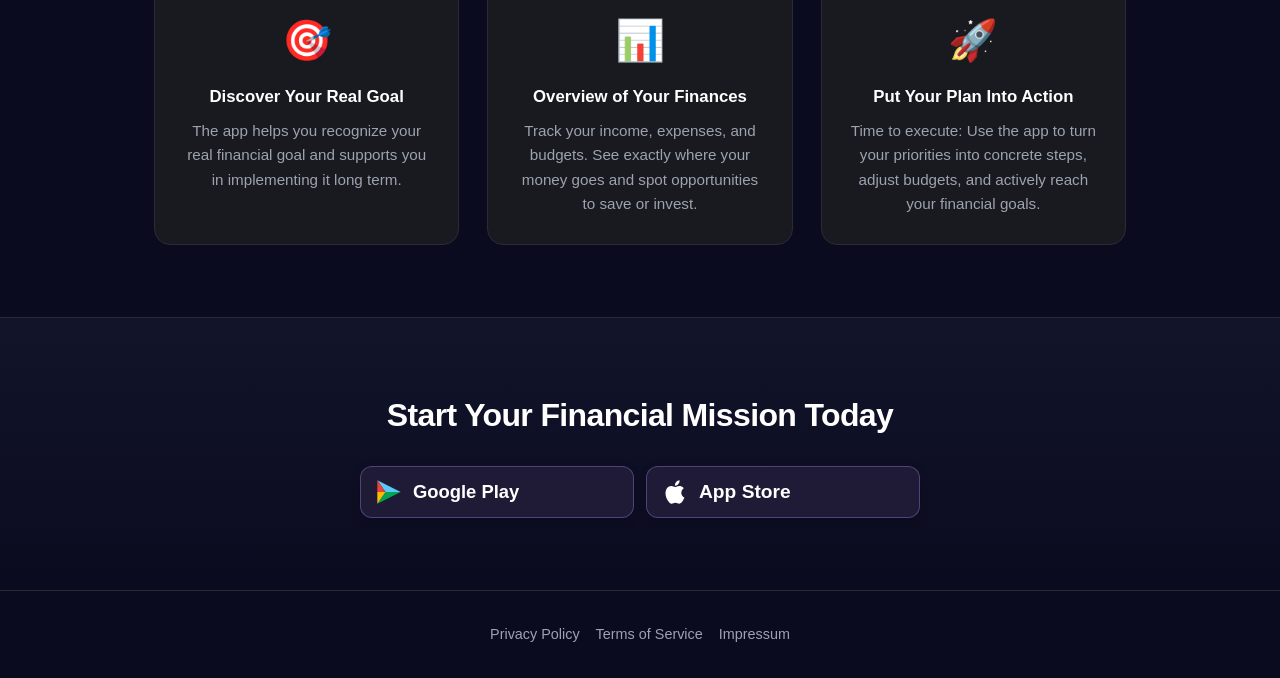
==== commit 5d5af99a: "Update index.html" ====
--- a/public/index.html
+++ b/public/index.html
@@ -192,7 +192,7 @@
             align-items: stretch;
         }
         
-        /* One row: [phone] | [flex column: (btn+QR), (btn+QR)] */
+        /* One row: [phone] | [column of stacks: button → QR] */
         .cta-block {
             display: flex;
             flex-direction: row;
@@ -208,42 +208,36 @@
             align-items: center;
             justify-content: center;
         }
+        /* +40% vs previous clamp(188px,20vw,232px) and max-height 488px */
         .cta-phone img {
             display: block;
-            width: clamp(188px, 20vw, 232px);
+            width: clamp(263px, 28vw, 325px);
             height: auto;
-            max-height: min(488px, calc(100vh - 280px));
+            max-height: min(683px, calc(100vh - 220px));
             object-fit: contain;
-            border-radius: 32px;
+            border-radius: clamp(22px, 4vw, 36px);
             box-shadow: 0 24px 48px rgba(0,0,0,0.4);
         }
-        .hero-store-note {
-            font-size: clamp(0.88rem, 2.2vw, 0.98rem);
-            color: var(--muted);
-            text-align: center;
-            line-height: 1.45;
-            max-width: 520px;
-            margin: 0 auto 16px;
-            padding: 0 8px;
-        }
-        /* Right column: two horizontal rows, each = store button + QR */
+        /* Right column: vertical stacks (button, then QR below) */
         .cta-downloads {
             flex: 0 1 auto;
             display: flex;
             flex-direction: column;
-            align-items: stretch;
+            align-items: center;
             justify-content: center;
-            gap: 16px;
+            gap: 20px;
             min-width: 0;
-            max-width: 460px;
+            max-width: 320px;
         }
         .cta-store-row {
             display: flex;
-            flex-direction: row;
+            flex-direction: column;
             flex-wrap: nowrap;
-            align-items: flex-start;
+            align-items: center;
             justify-content: flex-start;
-            gap: 14px 20px;
+            gap: 12px;
+            width: 100%;
+            max-width: 280px;
         }
         .cta-qr-item {
             flex: 0 0 auto;
@@ -286,10 +280,9 @@
         }
         .cta-store-row .btn-store-gplay,
         .cta-store-row .btn-appstore {
-            flex: 0 1 260px;
-            min-width: 220px;
+            flex: 0 0 auto;
+            width: 100%;
             max-width: 280px;
-            width: 100%;
             justify-content: flex-start;
         }
         .btn {
@@ -502,8 +495,7 @@
             border-top: 1px solid var(--border);
         }
         
-        .final-cta h2 { margin-bottom: 12px; }
-        .final-cta .lead { margin-bottom: 24px; }
+        .final-cta h2 { margin-bottom: 24px; }
         
         .final-cta-store-row {
             display: flex;
@@ -543,6 +535,84 @@
         }
         footer a:hover { color: var(--text); }
         
+        /* Phone + store column stay ONE ROW on mobile (left | right); scaled to fit narrow viewports */
+        @media (max-width: 767px) {
+            .hero .wrap {
+                padding-left: max(12px, env(safe-area-inset-left));
+                padding-right: max(12px, env(safe-area-inset-right));
+            }
+            .cta-block {
+                flex-direction: row;
+                flex-wrap: nowrap;
+                align-items: center;
+                justify-content: center;
+                gap: 10px 12px;
+                width: 100%;
+                max-width: 100%;
+            }
+            .cta-phone {
+                flex: 0 0 auto;
+            }
+            .cta-phone img {
+                width: clamp(140px, 39vw, 210px);
+                max-width: 42%;
+                max-height: min(532px, 58vh);
+            }
+            .cta-downloads {
+                flex: 1 1 0;
+                min-width: 0;
+                max-width: none;
+                align-items: center;
+                gap: 10px;
+            }
+            .cta-store-row {
+                flex-direction: column;
+                align-items: center;
+                justify-content: flex-start;
+                gap: 8px;
+                max-width: min(280px, 48vw);
+            }
+            .cta-qr-item {
+                width: auto;
+                flex: 0 0 auto;
+                max-width: 104px;
+            }
+            .cta-qr-label {
+                font-size: 0.62rem;
+                margin-bottom: 4px;
+                max-width: 104px;
+            }
+            .cta-qr-label-sub {
+                font-size: 0.58rem;
+            }
+            .cta-qr {
+                width: 92px;
+                height: 92px;
+                padding: 6px;
+                border-radius: 10px;
+            }
+            .cta-store-row .btn-store-gplay,
+            .cta-store-row .btn-appstore {
+                flex: 1 1 0;
+                min-width: 0;
+                max-width: none;
+                padding: 8px 6px;
+                min-height: 44px;
+                font-size: 0.78rem;
+                gap: 6px;
+            }
+            .cta-store-row .btn-store-gplay .gplay-icon,
+            .cta-store-row .btn-appstore .apple-logo {
+                width: 22px;
+                height: 22px;
+            }
+            .cta-store-row .btn-appstore .appstore-title {
+                font-size: 0.95rem;
+            }
+            .cta-store-row .btn-store-gplay .gplay-title {
+                font-size: 0.9rem;
+            }
+        }
         @media (min-width: 768px) {
             .cta-block {
                 flex-wrap: nowrap;
@@ -556,29 +626,22 @@
             .steps { grid-template-columns: 1fr; }
             .step h3 { white-space: normal; }
         }
-        @media (max-width: 767px) {
+        /* Only on very narrow screens fall back to stacked CTA */
+        @media (max-width: 340px) {
             .cta-block {
                 flex-direction: column;
                 flex-wrap: wrap;
+                gap: 20px;
+            }
+            .cta-phone img {
+                max-width: min(220px, 80vw);
+                width: auto;
+            }
+            .cta-downloads {
                 align-items: center;
-                gap: 24px;
-            }
-            .cta-phone img {
-                width: auto;
-                max-width: min(260px, 88vw);
-                max-height: min(340px, 52vh);
-            }
-            .cta-downloads {
-                max-width: 100%;
-                align-items: center;
             }
             .cta-store-row {
-                flex-wrap: wrap;
                 justify-content: center;
-            }
-            .cta-store-row .btn-store-gplay,
-            .cta-store-row .btn-appstore {
-                max-width: 260px;
             }
         }
     </style>
@@ -620,8 +683,6 @@
                 <h1 data-lang="de">Finanz-Missionen erfüllen</h1>
                 <p class="subheadline" data-lang="en">ForFuture turns saving and investing into a space journey toward your next life goal</p>
                 <p class="subheadline" data-lang="de">ForFuture macht Sparen und Investieren zur Weltraumreise zu deinem nächsten Lebensziel</p>
-                <p class="hero-store-note" data-lang="en">Available on the App Store and Google Play—no email signup required.</p>
-                <p class="hero-store-note" data-lang="de">Im App Store und bei Google Play verfügbar—keine E-Mail-Voranmeldung nötig.</p>
                 <div class="cta-block">
                     <div class="cta-phone">
                         <img src="/images/phone-app.png" alt="ForFuture app – income, expenses and budget overview" width="240" height="480">
@@ -725,8 +786,6 @@
             <div class="wrap">
                 <h2 data-lang="en">Start Your Financial Mission Today</h2>
                 <h2 data-lang="de">Starte heute deine Finanz-Mission</h2>
-                <p class="lead" data-lang="en">Available on the App Store and Google Play—no email signup required.</p>
-                <p class="lead" data-lang="de">Im App Store und bei Google Play verfügbar—keine E-Mail-Voranmeldung nötig.</p>
                 <div class="final-cta-store-row">
                     <a href="https://play.google.com/store/apps/details?id=com.forfuture" class="btn btn-store-gplay" target="_blank" rel="noopener noreferrer" aria-label="Get ForFuture on Google Play">
                         <svg class="gplay-icon" viewBox="0 0 24 24" aria-hidden="true" xmlns="http://www.w3.org/2000/svg">
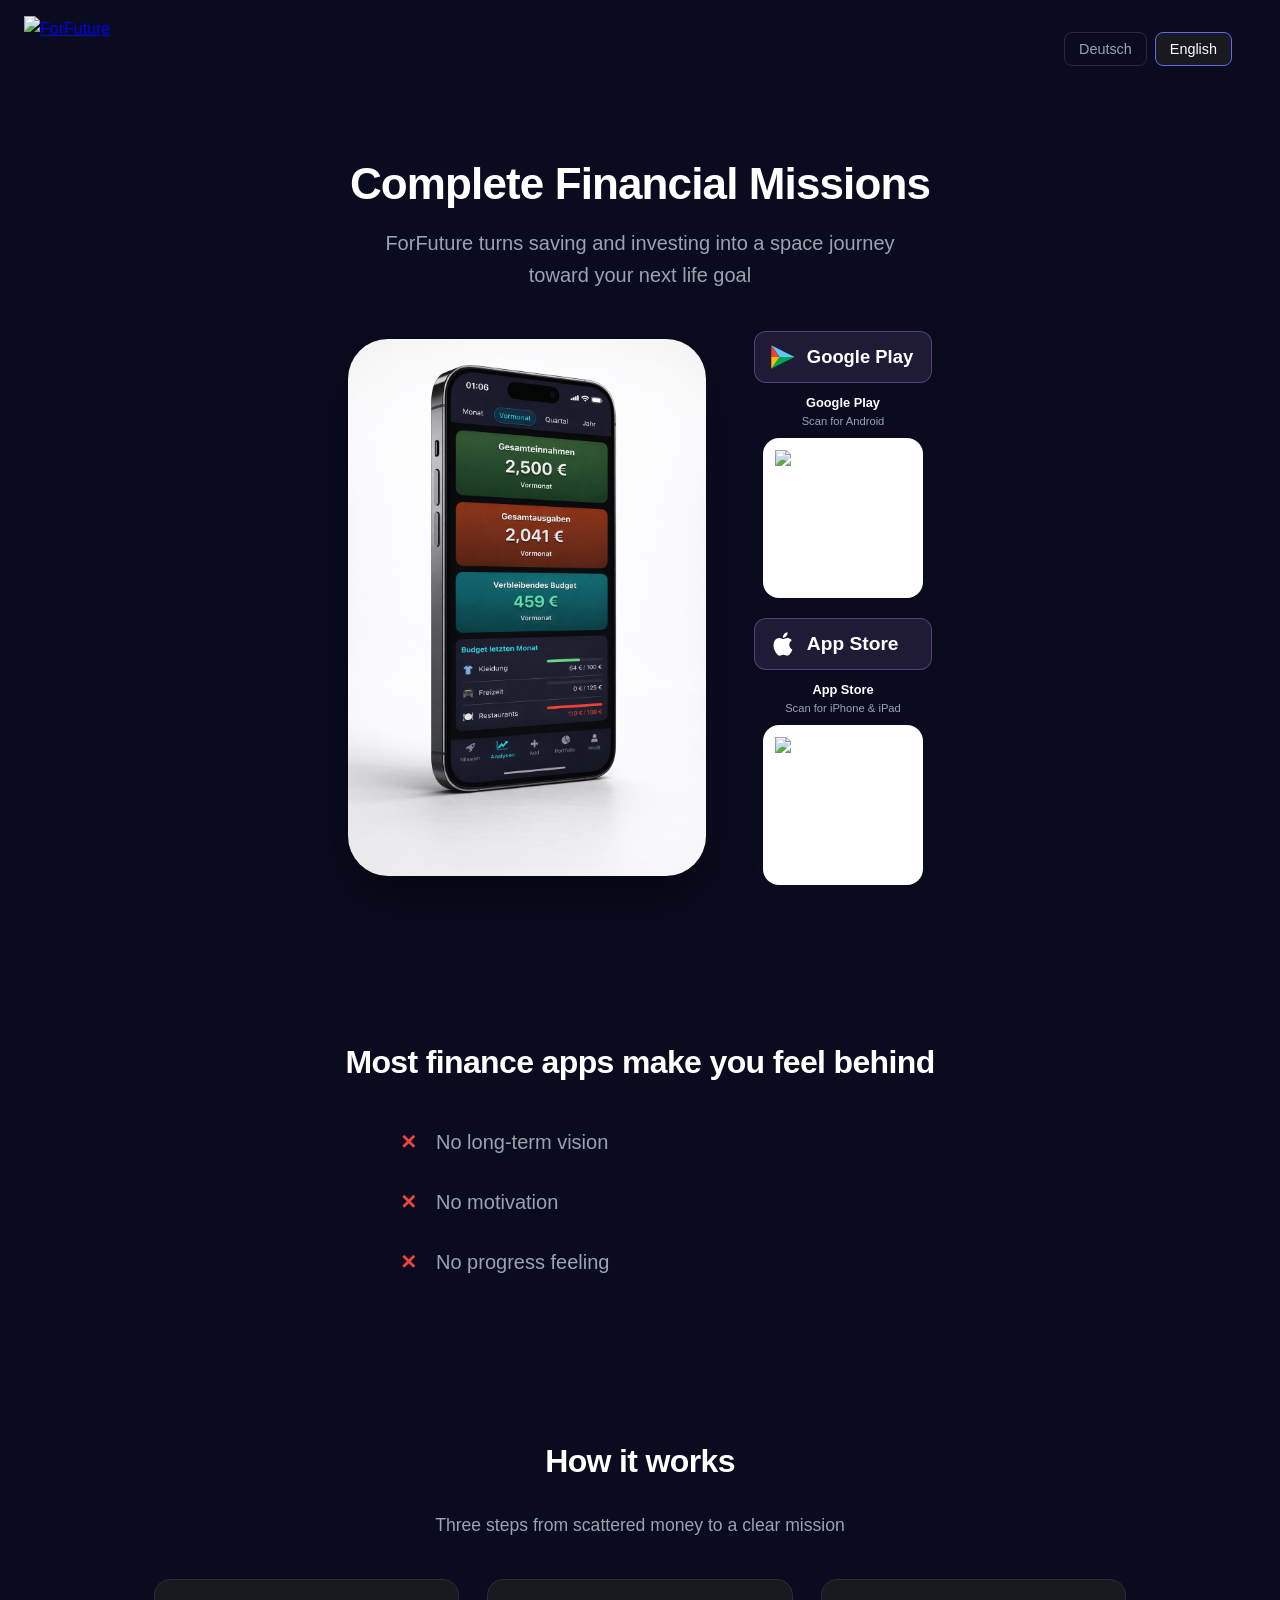
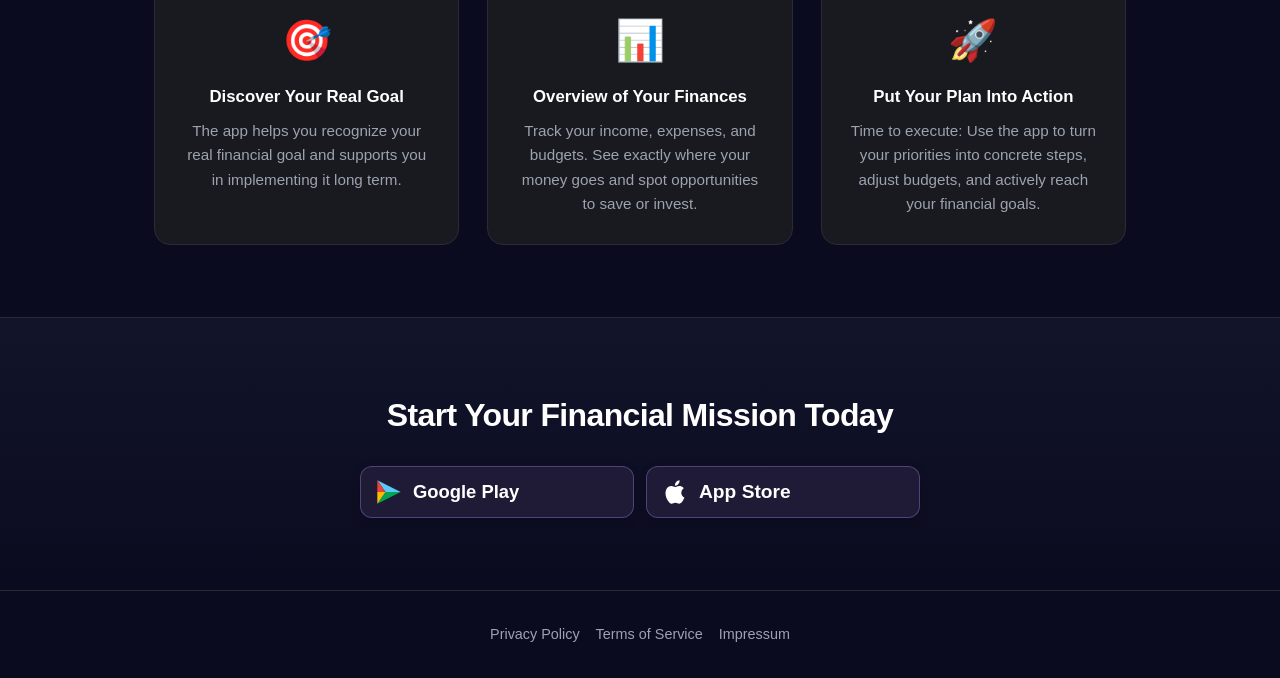
==== commit e43a7ecf: "Update index.html" ====
--- a/public/index.html
+++ b/public/index.html
@@ -208,14 +208,14 @@
             align-items: center;
             justify-content: center;
         }
-        /* +40% vs previous clamp(188px,20vw,232px) and max-height 488px */
+        /* +40% then +10% vs original hero phone size */
         .cta-phone img {
             display: block;
-            width: clamp(263px, 28vw, 325px);
+            width: clamp(289px, 30.8vw, 358px);
             height: auto;
-            max-height: min(683px, calc(100vh - 220px));
+            max-height: min(751px, calc(100vh - 200px));
             object-fit: contain;
-            border-radius: clamp(22px, 4vw, 36px);
+            border-radius: clamp(24px, 4.4vw, 40px);
             box-shadow: 0 24px 48px rgba(0,0,0,0.4);
         }
         /* Right column: vertical stacks (button, then QR below) */
@@ -554,9 +554,9 @@
                 flex: 0 0 auto;
             }
             .cta-phone img {
-                width: clamp(140px, 39vw, 210px);
+                width: clamp(154px, 43vw, 231px);
                 max-width: 42%;
-                max-height: min(532px, 58vh);
+                max-height: min(585px, 64vh);
             }
             .cta-downloads {
                 flex: 1 1 0;
@@ -634,7 +634,7 @@
                 gap: 20px;
             }
             .cta-phone img {
-                max-width: min(220px, 80vw);
+                max-width: min(242px, 88vw);
                 width: auto;
             }
             .cta-downloads {
